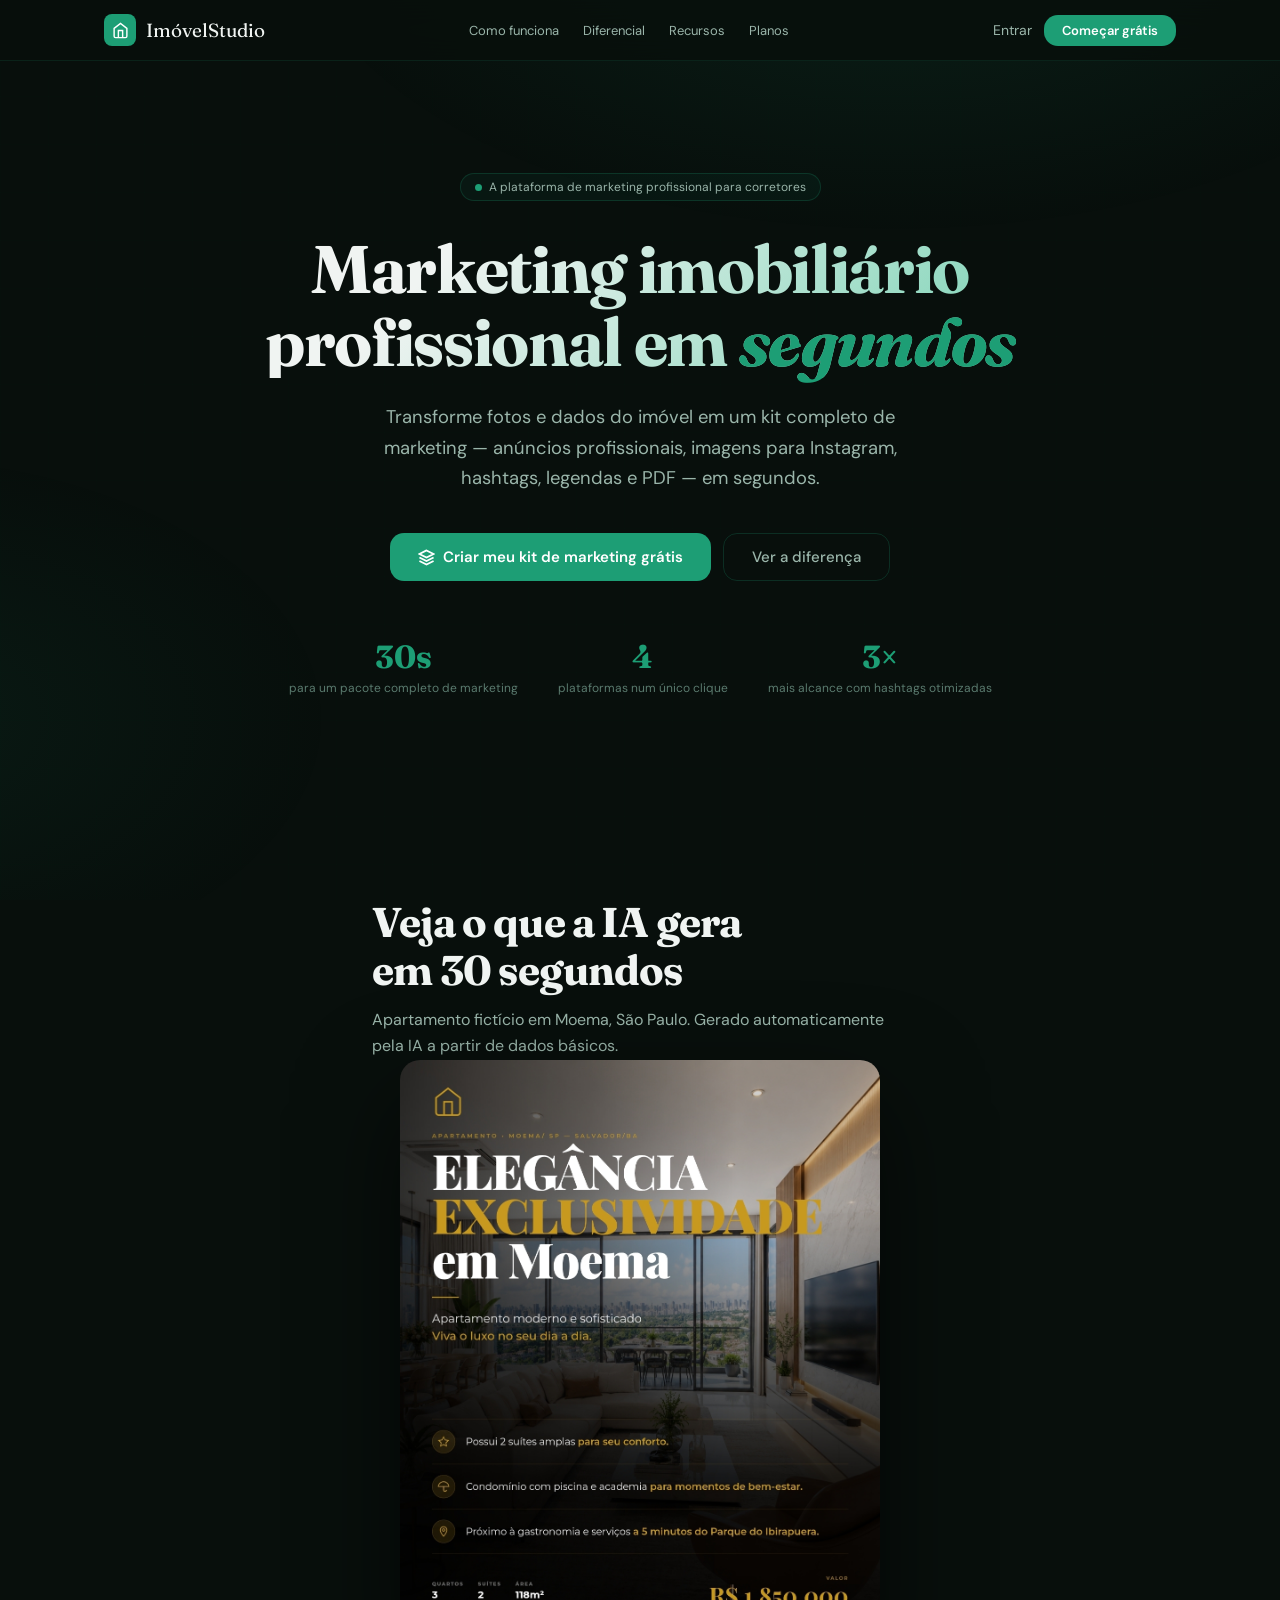
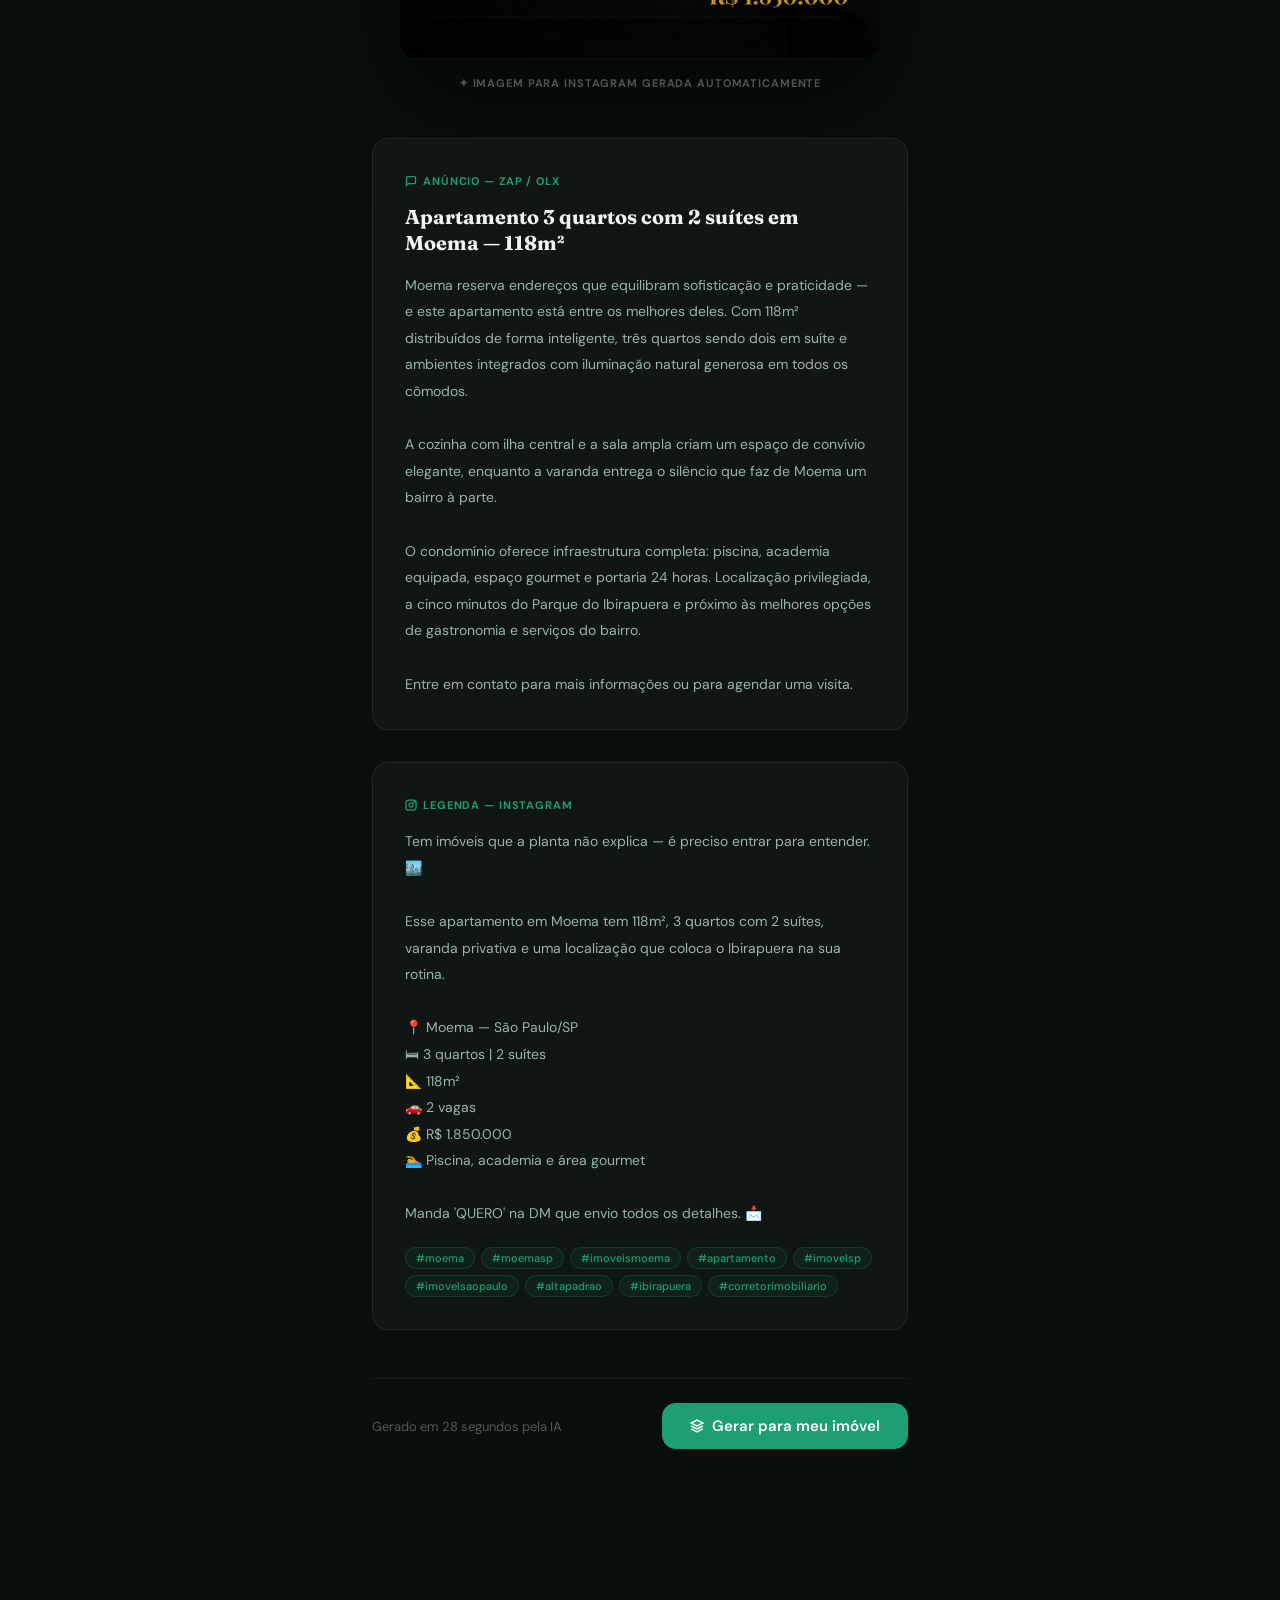
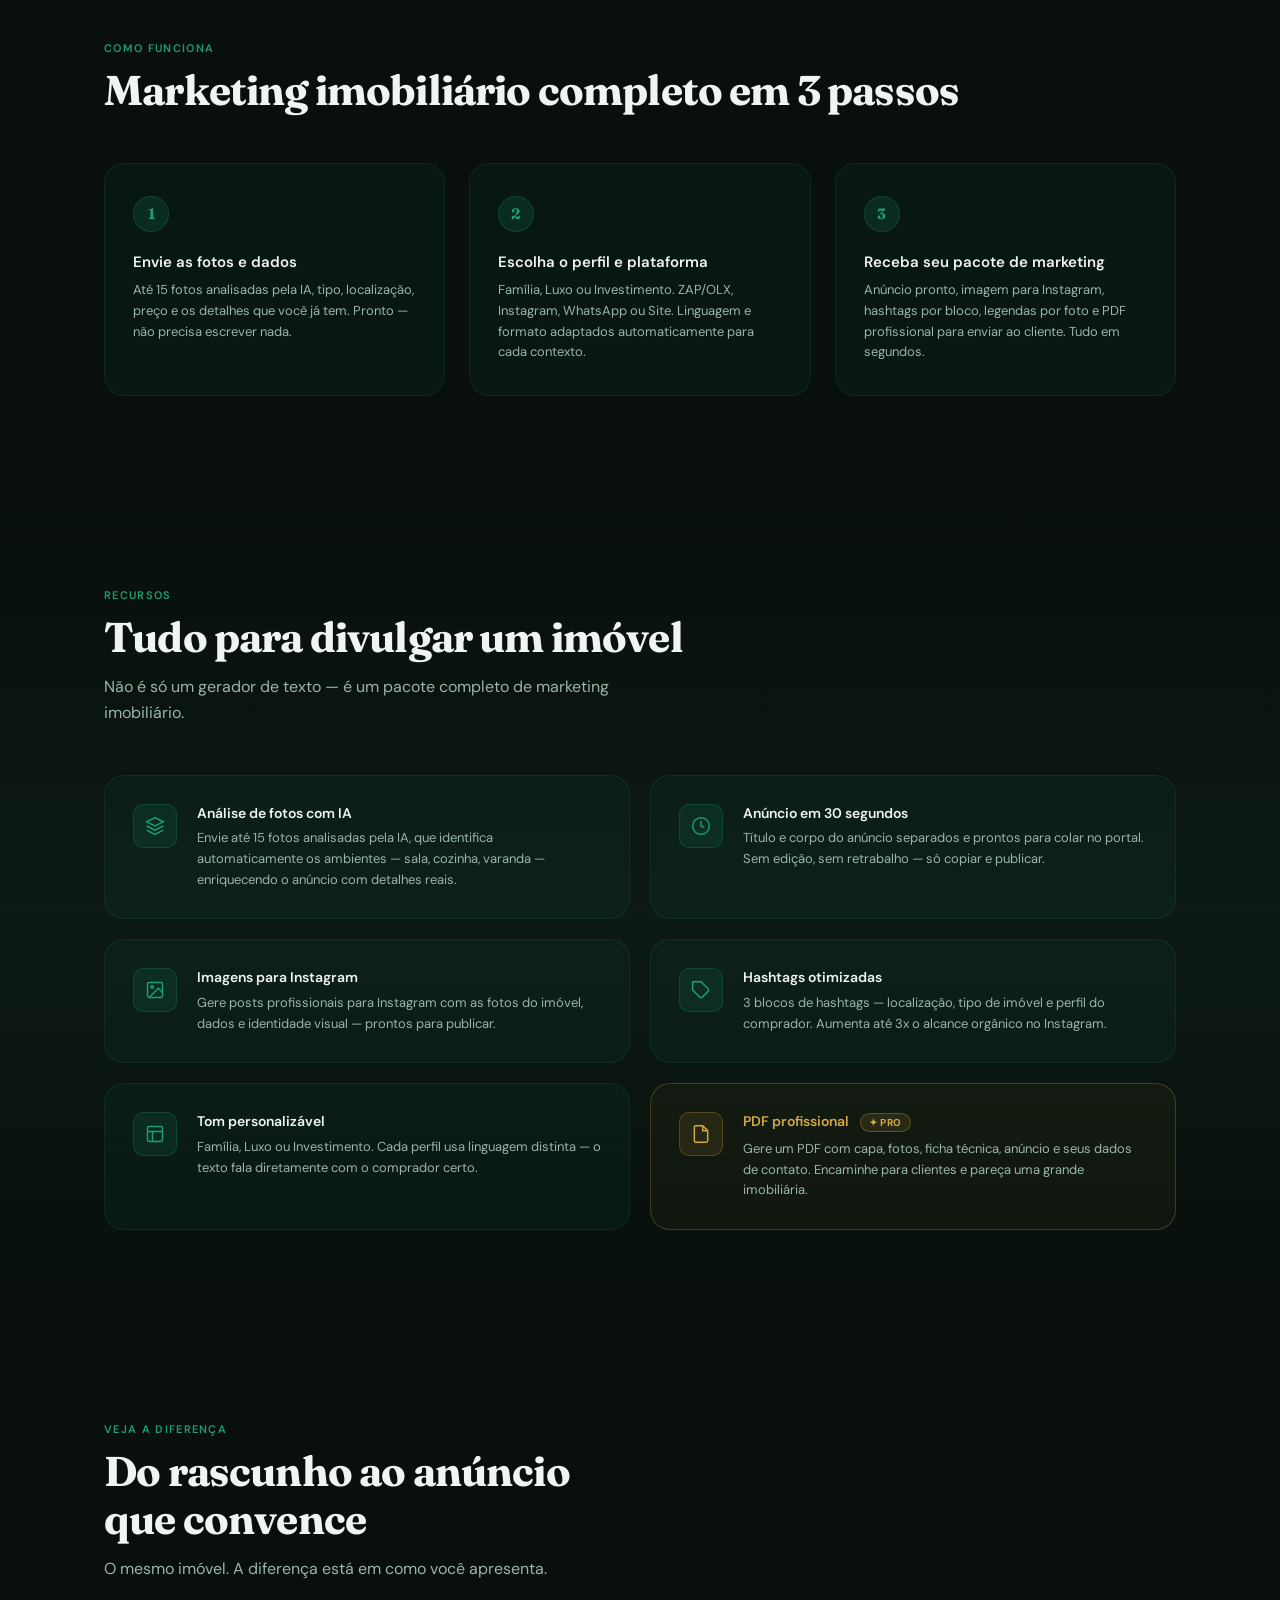
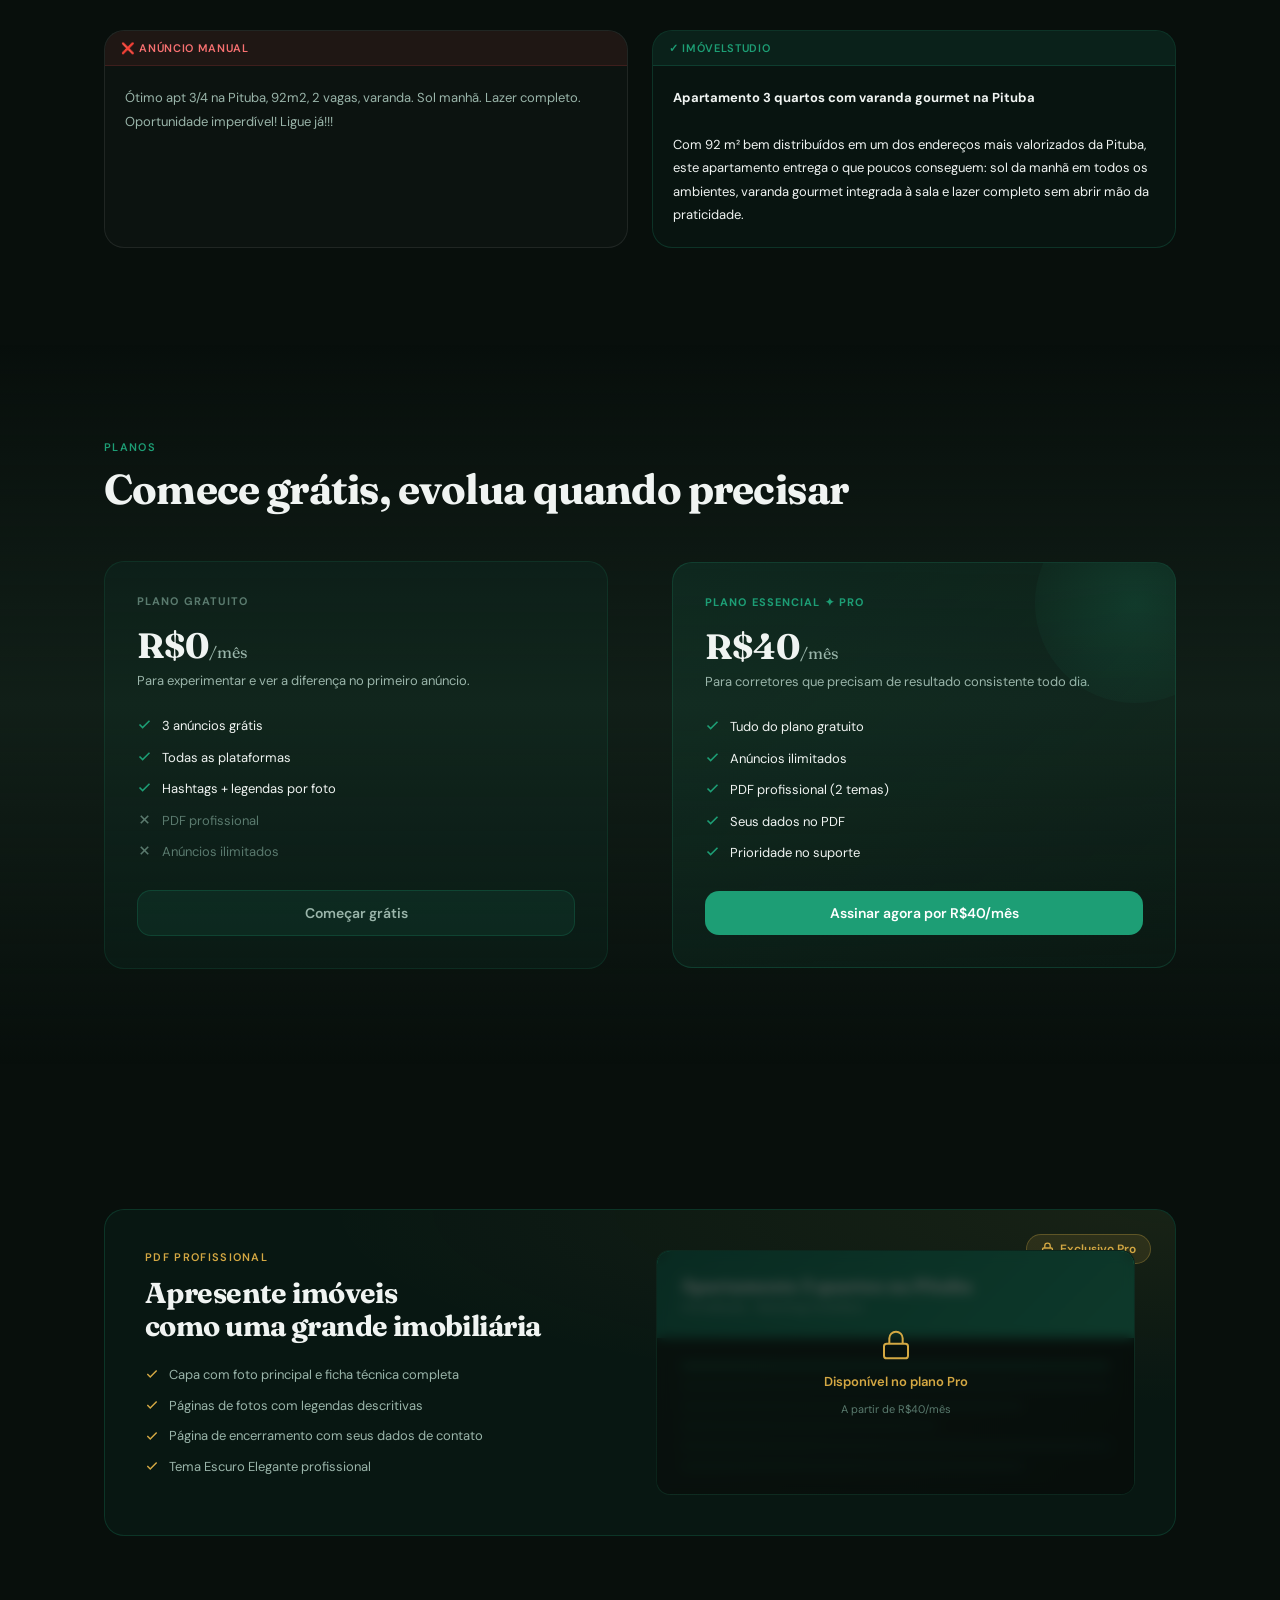
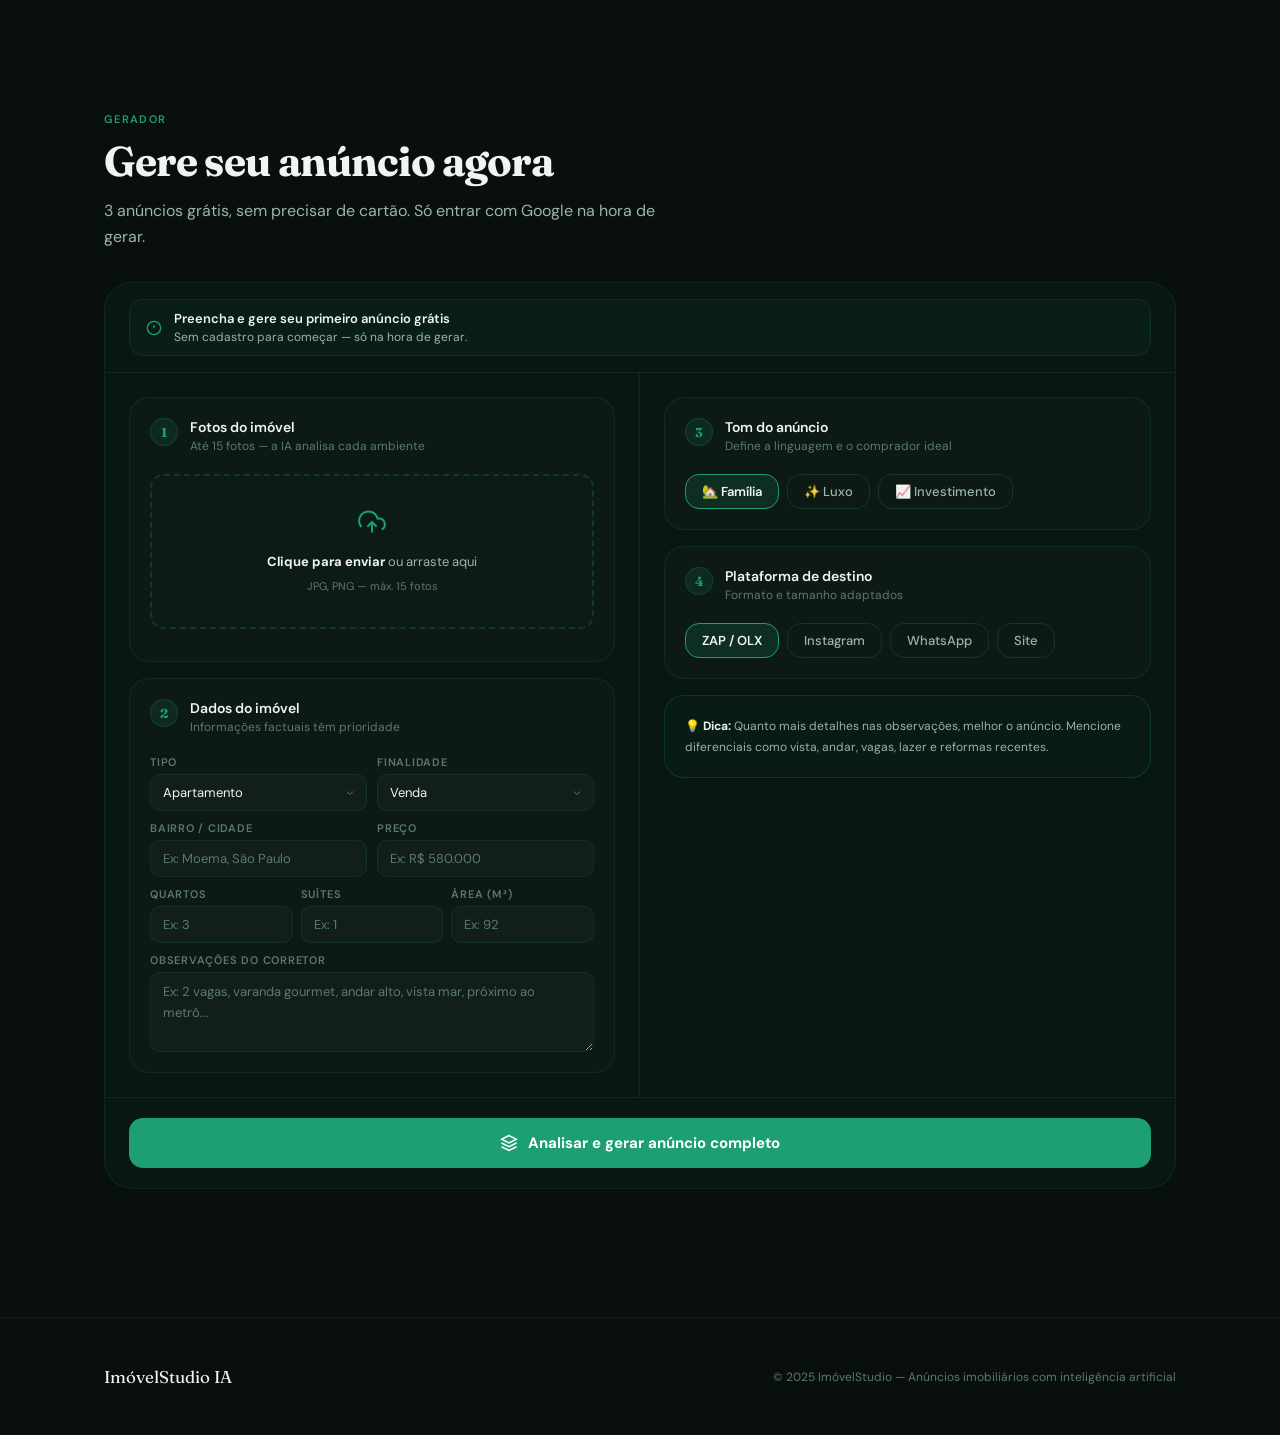
==== index.html @ 169453ec "feat: remove template Editorial Claro das opções" ====
<!DOCTYPE html>
<html lang="pt-BR">
<head>
  <meta charset="UTF-8"/>
  <meta name="viewport" content="width=device-width, initial-scale=1.0"/>
  <title>ImóvelStudio — Assistente de Marketing Imobiliário com IA</title>
  <meta name="description" content="Transforme qualquer imóvel em um pacote completo de marketing em segundos. Anúncios, hashtags, PDF profissional e muito mais para corretores modernos."/>

  <link href="https://fonts.googleapis.com/css2?family=Fraunces:ital,wght@0,400;0,600;0,700;1,400&family=DM+Sans:opsz,wght@9..40,300;9..40,400;9..40,500;9..40,600&family=Playfair+Display:ital,wght@0,400;0,600;0,700;1,400&family=Cormorant+Garamond:ital,wght@0,400;0,500;0,700;1,400;1,500;1,700&family=Montserrat:wght@300;400;500;600;700;800;900&display=swap" rel="stylesheet"/>

  <script src="https://cdn.jsdelivr.net/npm/@supabase/supabase-js@2"></script>
  <script src="https://cdnjs.cloudflare.com/ajax/libs/jspdf/2.5.1/jspdf.umd.min.js"></script>
  <script src="https://cdnjs.cloudflare.com/ajax/libs/html2canvas/1.4.1/html2canvas.min.js"></script>
  <script src="https://cdn.jsdelivr.net/npm/dom-to-image-more@3.4.1/dist/dom-to-image-more.min.js"></script>

  <link rel="stylesheet" href="styles/tokens.css"/>
  <link rel="stylesheet" href="styles/layout.css"/>
  <link rel="stylesheet" href="styles/generator.css"/>
  <link rel="stylesheet" href="styles/pdf/pdf-shared.css"/>
  <link rel="stylesheet" href="styles/pdf/pdf-dark.css"/>
</head>
<body>

<nav class="nav">
  <div class="nav-inner">
    <a href="#top" class="nav-logo">
      <div class="nav-logo-icon">
        <svg viewBox="0 0 24 24"><path d="M3 9l9-7 9 7v11a2 2 0 01-2 2H5a2 2 0 01-2-2z"/><polyline points="9 22 9 12 15 12 15 22"/></svg>
      </div>
      <span class="nav-logo-name">ImóvelStudio</span>
    </a>
    <div class="nav-links">
      <a href="#como-funciona" class="nav-link">Como funciona</a>
      <a href="#diferencial"   class="nav-link">Diferencial</a>
      <a href="#recursos"      class="nav-link">Recursos</a>
      <a href="#planos"        class="nav-link">Planos</a>
    </div>
    <div id="nav-guest" style="display:flex;align-items:center;gap:12px">
      <button class="nav-link" id="btn-login-nav"
        style="background:none;border:none;cursor:pointer;font-family:inherit;font-size:14px;color:var(--text2)">
        Entrar
      </button>
      <a href="#gerador" class="nav-cta">Começar grátis</a>
    </div>
    <div class="nav-user" id="nav-user">
      <div class="credits-pill">
        <div class="cpill-dot" id="cpill-dot"></div>
        <span id="cpill-label">-- créditos</span>
      </div>
      <img class="nav-avatar" id="nav-avatar" src="" alt="Avatar"/>
      <button class="nav-logout" id="btn-logout">Sair</button>
    </div>
  </div>
</nav>

<div id="top"></div>
<section class="hero">
  <div class="hero-badge reveal">
    <span class="badge-pulse"></span>
    A plataforma de marketing profissional para corretores
  </div>
  <h1 class="reveal d1">Marketing imobiliário<br>profissional em <em>segundos</em></h1>
  <p class="hero-sub reveal d2">
    Transforme fotos e dados do imóvel em um kit completo de marketing —
    anúncios profissionais, imagens para Instagram, hashtags, legendas e PDF — em segundos.
  </p>
  <div class="hero-btns reveal d3">
    <a href="#gerador" class="btn-primary">
      <svg viewBox="0 0 24 24" width="17" height="17" fill="none" stroke="#fff" stroke-width="2.5">
        <path d="M12 2L2 7l10 5 10-5-10-5zM2 17l10 5 10-5M2 12l10 5 10-5"/>
      </svg>
      Criar meu kit de marketing grátis
    </a>
    <a href="#diferencial" class="btn-ghost">Ver a diferença</a>
  </div>
  <div class="hero-stats reveal d4">
    <div class="stat"><span class="stat-num">30s</span><span class="stat-label">para um pacote completo de marketing</span></div>
    <div class="stat"><span class="stat-num">4</span><span class="stat-label">plataformas num único clique</span></div>
    <div class="stat"><span class="stat-num">3×</span><span class="stat-label">mais alcance com hashtags otimizadas</span></div>
  </div>
</section>

<section class="exemplo-real" id="exemplo">
  <div class="exemplo-container">
    <span class="section-tag reveal">Exemplo real</span>
    <h2 class="section-title reveal d1">Veja o que a IA gera<br>em 30 segundos</h2>
    <p class="section-sub reveal d2">Apartamento fictício em Moema, São Paulo. Gerado automaticamente pela IA a partir de dados básicos.</p>

    <div class="exemplo-img-wrap reveal d3">
      <img src="images/template-moema.jpg" alt="Template Instagram — Apartamento Moema" class="exemplo-img">
      <p class="exemplo-img-label">✦ Imagem para Instagram gerada automaticamente</p>
    </div>

    <div class="exemplo-anuncios reveal d3">

      <div class="exemplo-bloco">
        <div class="exemplo-plataforma">
          <svg width="12" height="12" viewBox="0 0 24 24" fill="none" stroke="currentColor" stroke-width="2.5"><path d="M21 15a2 2 0 0 1-2 2H7l-4 4V5a2 2 0 0 1 2-2h14a2 2 0 0 1 2 2z"/></svg>
          Anúncio — ZAP / OLX
        </div>
        <div class="exemplo-titulo">Apartamento 3 quartos com 2 suítes em Moema — 118m²</div>
        <div class="exemplo-corpo">
          Moema reserva endereços que equilibram sofisticação e praticidade — e este apartamento está entre os melhores deles. Com 118m² distribuídos de forma inteligente, três quartos sendo dois em suíte e ambientes integrados com iluminação natural generosa em todos os cômodos.<br><br>
          A cozinha com ilha central e a sala ampla criam um espaço de convívio elegante, enquanto a varanda entrega o silêncio que faz de Moema um bairro à parte.<br><br>
          O condomínio oferece infraestrutura completa: piscina, academia equipada, espaço gourmet e portaria 24 horas. Localização privilegiada, a cinco minutos do Parque do Ibirapuera e próximo às melhores opções de gastronomia e serviços do bairro.<br><br>
          Entre em contato para mais informações ou para agendar uma visita.
        </div>
      </div>

      <div class="exemplo-bloco">
        <div class="exemplo-plataforma">
          <svg width="12" height="12" viewBox="0 0 24 24" fill="none" stroke="currentColor" stroke-width="2.5"><rect x="2" y="2" width="20" height="20" rx="5"/><circle cx="12" cy="12" r="4"/><circle cx="17.5" cy="6.5" r="1" fill="currentColor"/></svg>
          Legenda — Instagram
        </div>
        <div class="exemplo-instagram">Tem imóveis que a planta não explica — é preciso entrar para entender. 🏙️

Esse apartamento em Moema tem 118m², 3 quartos com 2 suítes, varanda privativa e uma localização que coloca o Ibirapuera na sua rotina.

📍 Moema — São Paulo/SP
🛏 3 quartos | 2 suítes
📐 118m²
🚗 2 vagas
💰 R$ 1.850.000
🏊 Piscina, academia e área gourmet

Manda 'QUERO' na DM que envio todos os detalhes. 📩</div>
        <div class="exemplo-hashtags">
          <span class="exemplo-hashtag">#moema</span>
          <span class="exemplo-hashtag">#moemasp</span>
          <span class="exemplo-hashtag">#imoveismoema</span>
          <span class="exemplo-hashtag">#apartamento</span>
          <span class="exemplo-hashtag">#imovelsp</span>
          <span class="exemplo-hashtag">#imovelsaopaulo</span>
          <span class="exemplo-hashtag">#altapadrao</span>
          <span class="exemplo-hashtag">#ibirapuera</span>
          <span class="exemplo-hashtag">#corretorimobiliario</span>
        </div>
      </div>

    </div>

    <div class="exemplo-cta">
      <span class="exemplo-cta-text">Gerado em 28 segundos pela IA</span>
      <a href="#gerador" class="btn-primary">
        <svg width="14" height="14" viewBox="0 0 24 24" fill="none" stroke="currentColor" stroke-width="2.5"><path d="M12 2L2 7l10 5 10-5-10-5zM2 17l10 5 10-5M2 12l10 5 10-5"/></svg>
        Gerar para meu imóvel
      </a>
    </div>
  </div>
</section>

<section class="how" id="como-funciona">
  <div class="container">
    <span class="section-tag reveal">Como funciona</span>
    <h2 class="section-title reveal d1">Marketing imobiliário completo em 3 passos</h2>
    <div class="how-grid">
      <div class="how-card reveal d1">
        <div class="how-num">1</div>
        <h3 class="how-title">Envie as fotos e dados</h3>
        <p class="how-desc">Até 15 fotos analisadas pela IA, tipo, localização, preço e os detalhes que você já tem. Pronto — não precisa escrever nada.</p>
      </div>
      <div class="how-card reveal d2">
        <div class="how-num">2</div>
        <h3 class="how-title">Escolha o perfil e plataforma</h3>
        <p class="how-desc">Família, Luxo ou Investimento. ZAP/OLX, Instagram, WhatsApp ou Site. Linguagem e formato adaptados automaticamente para cada contexto.</p>
      </div>
      <div class="how-card reveal d3">
        <div class="how-num">3</div>
        <h3 class="how-title">Receba seu pacote de marketing</h3>
        <p class="how-desc">Anúncio pronto, imagem para Instagram, hashtags por bloco, legendas por foto e PDF profissional para enviar ao cliente. Tudo em segundos.</p>
      </div>
    </div>
  </div>
</section>

<section class="features" id="recursos">
  <div class="container">
    <span class="section-tag reveal">Recursos</span>
    <h2 class="section-title reveal d1">Tudo para divulgar um imóvel</h2>
    <p class="section-sub reveal d2">Não é só um gerador de texto — é um pacote completo de marketing imobiliário.</p>
    <div class="features-grid">
      <div class="feat-card reveal d1">
        <div class="feat-icon"><svg viewBox="0 0 24 24"><path d="M12 2L2 7l10 5 10-5-10-5zM2 17l10 5 10-5M2 12l10 5 10-5"/></svg></div>
        <div><h3 class="feat-title">Análise de fotos com IA</h3><p class="feat-desc">Envie até 15 fotos analisadas pela IA, que identifica automaticamente os ambientes — sala, cozinha, varanda — enriquecendo o anúncio com detalhes reais.</p></div>
      </div>
      <div class="feat-card reveal d2">
        <div class="feat-icon"><svg viewBox="0 0 24 24"><circle cx="12" cy="12" r="10"/><polyline points="12 6 12 12 16 14"/></svg></div>
        <div><h3 class="feat-title">Anúncio em 30 segundos</h3><p class="feat-desc">Título e corpo do anúncio separados e prontos para colar no portal. Sem edição, sem retrabalho — só copiar e publicar.</p></div>
      </div>
      <div class="feat-card reveal d1">
        <div class="feat-icon"><svg viewBox="0 0 24 24"><rect x="3" y="3" width="18" height="18" rx="2"/><circle cx="8.5" cy="8.5" r="1.5"/><polyline points="21 15 16 10 5 21"/></svg></div>
        <div><h3 class="feat-title">Imagens para Instagram</h3><p class="feat-desc">Gere posts profissionais para Instagram com as fotos do imóvel, dados e identidade visual — prontos para publicar.</p></div>
      </div>
      <div class="feat-card reveal d2">
        <div class="feat-icon"><svg viewBox="0 0 24 24"><path d="M20.59 13.41l-7.17 7.17a2 2 0 01-2.83 0L2 12V2h10l8.59 8.59a2 2 0 010 2.82z"/><line x1="7" y1="7" x2="7.01" y2="7"/></svg></div>
        <div><h3 class="feat-title">Hashtags otimizadas</h3><p class="feat-desc">3 blocos de hashtags — localização, tipo de imóvel e perfil do comprador. Aumenta até 3x o alcance orgânico no Instagram.</p></div>
      </div>
      <div class="feat-card reveal d1">
        <div class="feat-icon"><svg viewBox="0 0 24 24"><rect x="3" y="3" width="18" height="18" rx="2"/><path d="M3 9h18M9 21V9"/></svg></div>
        <div><h3 class="feat-title">Tom personalizável</h3><p class="feat-desc">Família, Luxo ou Investimento. Cada perfil usa linguagem distinta — o texto fala diretamente com o comprador certo.</p></div>
      </div>
      <div class="feat-card premium reveal d2">
        <div class="feat-icon"><svg viewBox="0 0 24 24"><path d="M14 2H6a2 2 0 00-2 2v16a2 2 0 002 2h12a2 2 0 002-2V8z"/><polyline points="14 2 14 8 20 8"/></svg></div>
        <div><h3 class="feat-title">PDF profissional <span class="premium-badge">✦ Pro</span></h3><p class="feat-desc">Gere um PDF com capa, fotos, ficha técnica, anúncio e seus dados de contato. Encaminhe para clientes e pareça uma grande imobiliária.</p></div>
      </div>
    </div>
  </div>
</section>

<section class="how" id="diferencial" style="padding:6rem 0">
  <div class="container">
    <span class="section-tag reveal">Veja a diferença</span>
    <h2 class="section-title reveal d1">Do rascunho ao anúncio<br>que convence</h2>
    <p class="section-sub reveal d2" style="margin-bottom:3rem">O mesmo imóvel. A diferença está em como você apresenta.</p>
    <div style="display:grid;grid-template-columns:1fr 1fr;gap:1.5rem" class="reveal d1">
      <div style="background:rgba(255,255,255,0.02);border:1px solid rgba(255,255,255,0.08);border-radius:var(--r2);overflow:hidden">
        <div style="padding:10px 16px;background:rgba(239,68,68,0.08);border-bottom:1px solid rgba(239,68,68,0.15);display:flex;align-items:center;gap:8px">
          <span style="font-size:11px;color:#f87171;font-weight:600;letter-spacing:.06em;text-transform:uppercase">❌ Anúncio manual</span>
        </div>
        <div style="padding:1.25rem;font-size:13px;color:var(--text2);line-height:1.8">
          Ótimo apt 3/4 na Pituba, 92m2, 2 vagas, varanda. Sol manhã. Lazer completo. Oportunidade imperdível! Ligue já!!!
        </div>
      </div>
      <div style="background:rgba(29,158,117,0.04);border:1px solid var(--border2);border-radius:var(--r2);overflow:hidden">
        <div style="padding:10px 16px;background:rgba(29,158,117,0.1);border-bottom:1px solid var(--border2);display:flex;align-items:center;gap:8px">
          <span style="font-size:11px;color:var(--g);font-weight:600;letter-spacing:.06em;text-transform:uppercase">✓ ImóvelStudio</span>
        </div>
        <div style="padding:1.25rem;font-size:13px;color:var(--text);line-height:1.8">
          <strong>Apartamento 3 quartos com varanda gourmet na Pituba</strong><br><br>
          Com 92 m² bem distribuídos em um dos endereços mais valorizados da Pituba, este apartamento entrega o que poucos conseguem: sol da manhã em todos os ambientes, varanda gourmet integrada à sala e lazer completo sem abrir mão da praticidade.
        </div>
      </div>
    </div>
  </div>
</section>

<section class="why" id="planos">
  <div class="container">
    <span class="section-tag reveal">Planos</span>
    <h2 class="section-title reveal d1">Comece grátis, evolua quando precisar</h2>
    <div class="why-grid reveal d2">
      <div class="why-free">
        <div class="plan-label free">Plano Gratuito</div>
        <div class="plan-price">R$0<span>/mês</span></div>
        <p class="plan-desc">Para experimentar e ver a diferença no primeiro anúncio.</p>
        <ul class="plan-list">
          <li class="plan-item has"><svg viewBox="0 0 24 24" fill="none" stroke-width="2.5"><polyline points="20 6 9 17 4 12"/></svg>3 anúncios grátis</li>
          <li class="plan-item has"><svg viewBox="0 0 24 24" fill="none" stroke-width="2.5"><polyline points="20 6 9 17 4 12"/></svg>Todas as plataformas</li>
          <li class="plan-item has"><svg viewBox="0 0 24 24" fill="none" stroke-width="2.5"><polyline points="20 6 9 17 4 12"/></svg>Hashtags + legendas por foto</li>
          <li class="plan-item missing"><svg viewBox="0 0 24 24" fill="none" stroke-width="2.5"><line x1="18" y1="6" x2="6" y2="18"/><line x1="6" y1="6" x2="18" y2="18"/></svg>PDF profissional</li>
          <li class="plan-item missing"><svg viewBox="0 0 24 24" fill="none" stroke-width="2.5"><line x1="18" y1="6" x2="6" y2="18"/><line x1="6" y1="6" x2="18" y2="18"/></svg>Anúncios ilimitados</li>
        </ul>
        <button class="plan-cta free-cta" onclick="document.getElementById('gerador').scrollIntoView({behavior:'smooth'})">Começar grátis</button>
      </div>
      <div class="why-pro">
        <div class="plan-label pro">Plano Essencial ✦ Pro</div>
        <div class="plan-price">R$40<span>/mês</span></div>
        <p class="plan-desc">Para corretores que precisam de resultado consistente todo dia.</p>
        <ul class="plan-list">
          <li class="plan-item has"><svg viewBox="0 0 24 24" fill="none" stroke-width="2.5"><polyline points="20 6 9 17 4 12"/></svg>Tudo do plano gratuito</li>
          <li class="plan-item has"><svg viewBox="0 0 24 24" fill="none" stroke-width="2.5"><polyline points="20 6 9 17 4 12"/></svg>Anúncios ilimitados</li>
          <li class="plan-item has"><svg viewBox="0 0 24 24" fill="none" stroke-width="2.5"><polyline points="20 6 9 17 4 12"/></svg>PDF profissional (2 temas)</li>
          <li class="plan-item has"><svg viewBox="0 0 24 24" fill="none" stroke-width="2.5"><polyline points="20 6 9 17 4 12"/></svg>Seus dados no PDF</li>
          <li class="plan-item has"><svg viewBox="0 0 24 24" fill="none" stroke-width="2.5"><polyline points="20 6 9 17 4 12"/></svg>Prioridade no suporte</li>
        </ul>
        <button class="plan-cta pro-cta" id="btn-assinar-planos">Assinar agora por R$40/mês</button>
      </div>
    </div>
  </div>
</section>

<section class="pdf-preview">
  <div class="container">
    <div class="pdf-mockup reveal">
      <div class="pdf-lock">
        <svg viewBox="0 0 24 24"><rect x="3" y="11" width="18" height="11" rx="2" ry="2"/><path d="M7 11V7a5 5 0 0110 0v4"/></svg>
        Exclusivo Pro
      </div>
      <div class="pdf-inner">
        <div class="pdf-info">
          <span class="section-tag">PDF Profissional</span>
          <h2 class="section-title">Apresente imóveis<br>como uma grande imobiliária</h2>
          <div class="pdf-features">
            <div class="pdf-feat"><svg viewBox="0 0 24 24"><polyline points="20 6 9 17 4 12"/></svg>Capa com foto principal e ficha técnica completa</div>
            <div class="pdf-feat"><svg viewBox="0 0 24 24"><polyline points="20 6 9 17 4 12"/></svg>Páginas de fotos com legendas descritivas</div>
            <div class="pdf-feat"><svg viewBox="0 0 24 24"><polyline points="20 6 9 17 4 12"/></svg>Página de encerramento com seus dados de contato</div>
            <div class="pdf-feat"><svg viewBox="0 0 24 24"><polyline points="20 6 9 17 4 12"/></svg>Tema Escuro Elegante profissional</div>
          </div>
        </div>
        <div class="pdf-visual">
          <div class="pdf-page">
            <div class="pdf-page-header">
              <h3>Apartamento 3 quartos na Pituba</h3>
              <p>ImóvelStudio · Marketing Imobiliário</p>
            </div>
            <div class="pdf-page-body">
              <div class="pdf-line accent"></div>
              <div class="pdf-line full"></div>
              <div class="pdf-line med"></div>
              <div class="pdf-line short"></div>
              <div class="pdf-line full"></div>
              <div class="pdf-line med"></div>
            </div>
          </div>
          <div class="pdf-blur-overlay">
            <svg viewBox="0 0 24 24"><rect x="3" y="11" width="18" height="11" rx="2" ry="2"/><path d="M7 11V7a5 5 0 0110 0v4"/></svg>
            <p>Disponível no plano Pro</p>
            <small>A partir de R$40/mês</small>
          </div>
        </div>
      </div>
    </div>
  </div>
</section>

<section class="generator" id="gerador">
  <div class="container">
    <span class="section-tag reveal">Gerador</span>
    <h2 class="section-title reveal d1">Gere seu anúncio agora</h2>
    <p class="section-sub reveal d2" style="margin-bottom:2rem">3 anúncios grátis, sem precisar de cartão. Só entrar com Google na hora de gerar.</p>

    <div class="gen-wrap reveal d3">
      <div class="gen-top">
        <div id="gen-banner" class="gen-banner free-b">
          <svg viewBox="0 0 24 24"><circle cx="12" cy="12" r="10"/><line x1="12" y1="8" x2="12" y2="12"/><line x1="12" y1="16" x2="12.01" y2="16"/></svg>
          <div class="gen-banner-text">
            <strong id="banner-title">Preencha e gere seu primeiro anúncio grátis</strong>
            <span id="banner-sub">Sem cadastro para começar — só na hora de gerar.</span>
          </div>
          <button class="nav-cta" id="banner-upgrade-btn" style="display:none;white-space:nowrap">Assinar Pro</button>
        </div>
      </div>

      <div class="gen-body">
        <div class="gen-col">
          <div class="gcard">
            <div class="gcard-header">
              <div class="gcard-step">1</div>
              <div><div class="gcard-title">Fotos do imóvel</div><div class="gcard-sub">Até 15 fotos — a IA analisa cada ambiente</div></div>
            </div>
            <div class="upload-zone" id="drop-zone">
              <input type="file" id="foto-input" accept="image/*" multiple/>
              <svg viewBox="0 0 24 24"><polyline points="16 16 12 12 8 16"/><line x1="12" y1="12" x2="12" y2="21"/><path d="M20.39 18.39A5 5 0 0018 9h-1.26A8 8 0 103 16.3"/></svg>
              <p><strong>Clique para enviar</strong> ou arraste aqui</p>
              <small>JPG, PNG — máx. 15 fotos</small>
            </div>
            <div class="thumbs" id="thumbs"></div>
          </div>

          <div class="gcard">
            <div class="gcard-header">
              <div class="gcard-step">2</div>
              <div><div class="gcard-title">Dados do imóvel</div><div class="gcard-sub">Informações factuais têm prioridade</div></div>
            </div>
            <div class="frow c2">
              <div class="field"><label>Tipo</label><select id="tipo"><option>Apartamento</option><option>Casa</option><option>Cobertura</option><option>Sala Comercial</option><option>Terreno</option><option>Galpão</option></select></div>
              <div class="field"><label>Finalidade</label><select id="finalidade"><option>Venda</option><option>Aluguel</option><option>Temporada</option></select></div>
            </div>
            <div class="frow c2">
              <div class="field"><label>Bairro / Cidade</label><input type="text" id="bairro" placeholder="Ex: Moema, São Paulo"/></div>
              <div class="field"><label>Preço</label><input type="text" id="preco" placeholder="Ex: R$ 580.000"/></div>
            </div>
            <div class="frow c3">
              <div class="field"><label>Quartos</label><input type="text" id="quartos" placeholder="Ex: 3"/></div>
              <div class="field"><label>Suítes</label><input type="text" id="suites" placeholder="Ex: 1"/></div>
              <div class="field"><label>Área (m²)</label><input type="text" id="area" placeholder="Ex: 92"/></div>
            </div>
            <div class="frow">
              <div class="field"><label>Observações do corretor</label><textarea id="obs" placeholder="Ex: 2 vagas, varanda gourmet, andar alto, vista mar, próximo ao metrô..."></textarea></div>
            </div>
          </div>
        </div>

        <div class="gen-col">
          <div class="gcard">
            <div class="gcard-header">
              <div class="gcard-step">3</div>
              <div><div class="gcard-title">Tom do anúncio</div><div class="gcard-sub">Define a linguagem e o comprador ideal</div></div>
            </div>
            <div class="btn-group" id="tom-group">
              <button class="tog-btn active" data-tom="Família">🏡 Família</button>
              <button class="tog-btn luxo"   data-tom="Luxo">✨ Luxo</button>
              <button class="tog-btn invest" data-tom="Investimento">📈 Investimento</button>
            </div>
          </div>

          <div class="gcard">
            <div class="gcard-header">
              <div class="gcard-step">4</div>
              <div><div class="gcard-title">Plataforma de destino</div><div class="gcard-sub">Formato e tamanho adaptados</div></div>
            </div>
            <div class="btn-group" id="plataforma-group">
              <button class="tog-btn active" data-p="ZAP/OLX">ZAP / OLX</button>
              <button class="tog-btn"        data-p="Instagram">Instagram</button>
              <button class="tog-btn"        data-p="WhatsApp">WhatsApp</button>
              <button class="tog-btn"        data-p="Site">Site</button>
            </div>
          </div>

          <div class="gcard" style="background:rgba(29,158,117,0.04);border-color:var(--border2)">
            <p style="font-size:12px;color:var(--text2);line-height:1.7">
              💡 <strong style="color:var(--text)">Dica:</strong> Quanto mais detalhes nas observações, melhor o anúncio.
              Mencione diferenciais como vista, andar, vagas, lazer e reformas recentes.
            </p>
          </div>
        </div>
      </div>

      <div class="gen-btn-wrap">
        <button class="gen-btn" id="gen-btn">
          <svg viewBox="0 0 24 24"><path d="M12 2L2 7l10 5 10-5-10-5zM2 17l10 5 10-5M2 12l10 5 10-5"/></svg>
          Analisar e gerar anúncio completo
        </button>
      </div>

      <div class="corretor-section" id="corretor-section">
        <div class="corretor-title">
          <svg viewBox="0 0 24 24"><rect x="3" y="11" width="18" height="11" rx="2" ry="2"/><path d="M7 11V7a5 5 0 0110 0v4"/></svg>
          Seus dados para o PDF
        </div>
        <div class="corretor-grid">
          <div class="field"><label>Nome do Corretor</label><input type="text" id="corr-nome" placeholder="Ex: João Silva"/></div>
          <div class="field"><label>Telefone / WhatsApp</label><input type="text" id="corr-tel" placeholder="Ex: (71) 99999-9999"/></div>
          <div class="field"><label>CRECI</label><input type="text" id="corr-creci" placeholder="Ex: 12345-F"/></div>
        </div>
      </div>

      <div class="results-section" id="results-section" style="display:none">
        <div class="res-card titulo-card" id="titulo-card" style="display:none">
          <div class="res-header titulo-header">
            <span class="res-label" style="color:var(--g)">Anúncio gerado</span>
            <button class="copy-btn" id="btn-copiar-tudo">
              <svg width="12" height="12" fill="none" stroke="currentColor" stroke-width="2" viewBox="0 0 24 24"><rect x="9" y="9" width="13" height="13" rx="2"/><path d="M5 15H4a2 2 0 01-2-2V4a2 2 0 012-2h9a2 2 0 012 2v1"/></svg>
              Copiar tudo
            </button>
          </div>
          <div id="titulo-body" class="titulo-body"></div>
          <div style="height:1px;background:var(--border);margin:0 1.25rem"></div>
          <div id="result-body" class="res-body"></div>
        </div>

        <div class="score-card" id="score-card" style="display:none">
          <div class="score-head">
            <span class="res-label">💡 Informações que podem melhorar seu anúncio</span>
          </div>
          <div id="sugestoes-body"></div>
        </div>

        <div class="res-card" id="hash-card" style="display:none">
          <div class="res-header">
            <span class="res-label">Hashtags otimizadas</span>
            <button class="copy-btn" id="btn-copiar-hashtags">
              <svg width="12" height="12" fill="none" stroke="currentColor" stroke-width="2" viewBox="0 0 24 24"><rect x="9" y="9" width="13" height="13" rx="2"/><path d="M5 15H4a2 2 0 01-2-2V4a2 2 0 012-2h9a2 2 0 012 2v1"/></svg>
              Copiar todas
            </button>
          </div>
          <div class="hash-body-inner" id="hash-body"></div>
        </div>

        <div class="res-card" id="captions-card" style="display:none">
          <div class="res-header"><span class="res-label">Legendas por foto</span></div>
          <div class="cap-list" id="cap-list"></div>
        </div>

        <div id="capa-selector" style="display:none">
          <div style="font-size:11px;font-weight:600;letter-spacing:.07em;text-transform:uppercase;color:var(--gold);margin-bottom:8px;display:flex;align-items:center;gap:6px">
            <svg width="13" height="13" viewBox="0 0 24 24" fill="none" stroke="var(--gold)" stroke-width="2.5"><rect x="3" y="3" width="18" height="18" rx="2"/><circle cx="8.5" cy="8.5" r="1.5"/><polyline points="21 15 16 10 5 21"/></svg>
            Escolha a foto de capa do PDF
          </div>
          <div id="capa-thumbs" style="display:flex;gap:8px;flex-wrap:wrap"></div>
        </div>

        <div id="pdf-wrap" style="display:none">
          <div style="border-top:1px solid var(--border);padding-top:20px;margin-top:4px">
            <div style="font-size:12px;color:var(--text3);margin-bottom:12px;display:flex;align-items:center;gap:6px">
              <svg viewBox="0 0 24 24" width="13" height="13" fill="none" stroke="currentColor" stroke-width="2"><path d="M14 2H6a2 2 0 00-2 2v16a2 2 0 002 2h12a2 2 0 002-2V8z"/><polyline points="14 2 14 8 20 8"/></svg>
              Opcional — gere o PDF profissional se precisar apresentar este imóvel
            </div>
            <div style="margin-bottom:14px">
              <div style="font-size:11px;font-weight:600;color:var(--text3);letter-spacing:.08em;text-transform:uppercase;margin-bottom:8px">Estilo do PDF</div>
              <div style="display:flex;gap:8px">
                <button id="tema-escuro" data-tema="escuro" class="tema-btn tema-ativo">🌑 Escuro Elegante</button>
              </div>
            </div>
            <button class="pdf-gen-btn" id="pdf-btn">
              <svg viewBox="0 0 24 24"><path d="M14 2H6a2 2 0 00-2 2v16a2 2 0 002 2h12a2 2 0 002-2V8z"/><polyline points="14 2 14 8 20 8"/><line x1="16" y1="13" x2="8" y2="13"/></svg>
              Gerar PDF profissional
              <div class="pdf-lock-overlay" id="pdf-lock">
                <svg viewBox="0 0 24 24"><rect x="3" y="11" width="18" height="11" rx="2" ry="2"/><path d="M7 11V7a5 5 0 0110 0v4"/></svg>
                <span>Exclusivo Pro — Assinar para desbloquear</span>
              </div>
            </button>
          </div>
        </div>

        <div class="res-card" id="image-card" style="display:none">
          <div class="res-header">
            <span class="res-label">🖼 Imagem para Instagram</span>
          </div>
          <div id="image-body" style="padding:1.25rem">

            <!-- Seletor de template -->
            <div style="margin-bottom:1rem">
              <p style="font-size:11px;font-weight:700;text-transform:uppercase;letter-spacing:0.08em;color:var(--text3);margin-bottom:0.75rem">Escolha o template</p>
              <div style="display:flex;gap:8px;flex-wrap:wrap">
                <button class="template-btn tog-btn active" data-template="1" onclick="selecionarTemplate(1)">Navy & Dourado</button>
                <button class="template-btn tog-btn" data-template="2" onclick="selecionarTemplate(2)">Foto & Gradiente</button>
                <button class="template-btn tog-btn" data-template="4" onclick="selecionarTemplate(4)">Dark Premium</button>
              </div>
            </div>

            <!-- Botão gerar -->
            <button id="image-gen-btn" class="pdf-gen-btn">
              Gerar imagem para Instagram
            </button>

            <!-- Preview do template — oculto até gerar -->
            <div id="image-preview-wrap" style="display:none;margin-top:1.25rem">

              <!-- iframe do template -->
              <iframe id="image-frame"
                style="width:100%;border:none;border-radius:8px;aspect-ratio:4/5"
                scrolling="no"></iframe>

              <!-- Seletor de fotos -->
              <div id="image-foto-selector"
                style="display:flex;gap:8px;flex-wrap:wrap;margin-top:1rem"></div>

              <!-- Botão download -->
              <button id="image-download-btn" class="pdf-gen-btn"
                style="margin-top:1rem">
                Abrir template para salvar
              </button>

            </div>
          </div>
        </div>
      </div>
    </div>
  </div>
</section>

<footer class="footer">
  <div class="footer-inner">
    <span class="footer-logo">ImóvelStudio IA</span>
    <span class="footer-copy">© 2025 ImóvelStudio — Anúncios imobiliários com inteligência artificial</span>
  </div>
</footer>

<div id="signup-modal" class="modal-overlay" style="display:none">
  <div class="modal">
    <div class="modal-icon">
      <svg viewBox="0 0 24 24"><path d="M3 9l9-7 9 7v11a2 2 0 01-2 2H5a2 2 0 01-2-2z"/><polyline points="9 22 9 12 15 12 15 22"/></svg>
    </div>
    <h2>Seu anúncio está pronto!</h2>
    <p>Entre com sua conta Google para receber o resultado — é grátis e leva 5 segundos.</p>
    <div class="modal-list">
      <div class="modal-list-item"><svg viewBox="0 0 24 24"><polyline points="20 6 9 17 4 12"/></svg>Título + corpo separados para copiar</div>
      <div class="modal-list-item"><svg viewBox="0 0 24 24"><polyline points="20 6 9 17 4 12"/></svg>Imagem profissional para Instagram</div>
      <div class="modal-list-item"><svg viewBox="0 0 24 24"><polyline points="20 6 9 17 4 12"/></svg>Hashtags por bloco (local, tipo, perfil)</div>
      <div class="modal-list-item"><svg viewBox="0 0 24 24"><polyline points="20 6 9 17 4 12"/></svg>Legendas individuais para cada foto</div>
    </div>
    <button class="google-btn" id="btn-login-google">
      <img src="https://www.gstatic.com/firebasejs/ui/2.0.0/images/auth/google.svg" alt="Google"/>
      Entrar com Google e ver meu anúncio
    </button>
    <p class="auth-note">Dados preenchidos mantidos. Sem spam, sem cartão.</p>
  </div>
</div>

<div id="paywall-modal" class="modal-overlay" style="display:none">
  <div class="modal">
    <div class="modal-icon" style="background:rgba(212,168,67,0.1);border-color:rgba(212,168,67,0.3)">
      <svg viewBox="0 0 24 24" style="stroke:var(--gold)">
        <polygon points="12 2 15.09 8.26 22 9.27 17 14.14 18.18 21.02 12 17.77 5.82 21.02 7 14.14 2 9.27 8.91 8.26 12 2"/>
      </svg>
    </div>
    <h2>Assine o plano Essencial</h2>
    <p>Anúncios ilimitados + PDF profissional para fechar mais negócios.</p>
    <div class="paywall-price">R$40<span>/mês</span></div>
    <div class="paywall-list">
      <div class="paywall-item"><svg viewBox="0 0 24 24"><polyline points="20 6 9 17 4 12"/></svg>Tudo do plano gratuito</div>
      <div class="paywall-item"><svg viewBox="0 0 24 24"><polyline points="20 6 9 17 4 12"/></svg>Anúncios ilimitados</div>
      <div class="paywall-item"><svg viewBox="0 0 24 24"><polyline points="20 6 9 17 4 12"/></svg>PDF profissional com capa, fotos e seus dados</div>
      <div class="paywall-item"><svg viewBox="0 0 24 24"><polyline points="20 6 9 17 4 12"/></svg>Prioridade no suporte</div>
      <div class="paywall-item"><svg viewBox="0 0 24 24"><polyline points="20 6 9 17 4 12"/></svg>Cancele quando quiser</div>
    </div>
    <button class="modal-cta" id="btn-assinar-paywall">Quero assinar agora</button>
    <button class="modal-close-btn" id="btn-fechar-paywall">Agora não</button>
  </div>
</div>

<div id="pdf-template"></div>

<script type="module" src="scripts/main.js"></script>

</body>
</html>
---- styles/tokens.css ----
/**
 * MÓDULO: Design Tokens — ImóvelStudio
 * RESPONSABILIDADE: Variáveis CSS globais, reset, tipografia base e texturas de fundo
 * DEPENDÊNCIAS: Nenhuma (arquivo raiz do sistema de design)
 * IMPACTO: Alterações aqui afetam TODO o sistema visualmente
 */

/* ── RESET ────────────────────────────────────────────── */
*, *::before, *::after {
  box-sizing: border-box;
  margin: 0;
  padding: 0;
}

/* ── CUSTOM PROPERTIES ────────────────────────────────── */
:root {
  --g:        #1D9E75;
  --g2:       #0F6E56;
  --g3:       #15785A;
  --glow:     rgba(29, 158, 117, 0.18);
  --g-light:  #E1F5EE;
  --g-mid:    #5DCAA5;

  --bg:   #080f0c;
  --bg2:  #0d1a14;
  --bg3:  #111f18;

  --surface:  rgba(29, 158, 117, 0.06);
  --surface2: rgba(29, 158, 117, 0.10);

  --border:  rgba(29, 158, 117, 0.14);
  --border2: rgba(29, 158, 117, 0.22);

  --text:  #f0f4f2;
  --text2: #9ab5aa;
  --text3: #5a7a6e;

  --gold:       #d4a843;
  --gold-light: #fdf3e3;

  --r:  14px;
  --r2: 20px;
  --r3: 28px;

  --shadow: 0 4px 24px rgba(0, 0, 0, 0.4);
}

/* ── BASE HTML/BODY ───────────────────────────────────── */
html {
  scroll-behavior: smooth;
  font-size: 16px;
}

body {
  font-family: 'DM Sans', sans-serif;
  background: var(--bg);
  color: var(--text);
  min-height: 100vh;
  overflow-x: hidden;
}

/* ── TEXTURA DE FUNDO ─────────────────────────────────── */
body::before {
  content: '';
  position: fixed;
  inset: 0;
  z-index: 0;
  background:
    radial-gradient(ellipse 80% 60% at 70% -10%, rgba(29, 158, 117, 0.12) 0%, transparent 60%),
    radial-gradient(ellipse 60% 50% at -10% 80%,  rgba(29, 158, 117, 0.08) 0%, transparent 60%);
  pointer-events: none;
}

body::after {
  content: '';
  position: fixed;
  inset: 0;
  z-index: 0;
  opacity: 0.025;
  background-image:
    linear-gradient(rgba(29, 158, 117, 0.5) 1px, transparent 1px),
    linear-gradient(90deg, rgba(29, 158, 117, 0.5) 1px, transparent 1px);
  background-size: 48px 48px;
  pointer-events: none;
}

/* ── SCROLL ANIMATIONS ────────────────────────────────── */
.reveal {
  opacity: 0;
  transform: translateY(28px);
  transition: opacity 0.6s ease, transform 0.6s ease;
}
.reveal.in { opacity: 1; transform: translateY(0); }

.reveal-l {
  opacity: 0;
  transform: translateX(-28px);
  transition: opacity 0.6s ease, transform 0.6s ease;
}
.reveal-l.in { opacity: 1; transform: translateX(0); }

.reveal-r {
  opacity: 0;
  transform: translateX(28px);
  transition: opacity 0.6s ease, transform 0.6s ease;
}
.reveal-r.in { opacity: 1; transform: translateX(0); }

.d1 { transition-delay: 0.1s; }
.d2 { transition-delay: 0.2s; }
.d3 { transition-delay: 0.3s; }
.d4 { transition-delay: 0.4s; }

/* ── ANIMAÇÕES GLOBAIS ────────────────────────────────── */
@keyframes pulse {
  0%, 100% { opacity: 1;  box-shadow: 0 0 0 0 var(--glow); }
  50%       { opacity: 0.7; box-shadow: 0 0 0 6px transparent; }
}

@keyframes blink {
  0%, 100% { opacity: 0.2; }
  50%       { opacity: 1; }
}

/* ── LAYOUT BASE ──────────────────────────────────────── */
section {
  position: relative;
  z-index: 1;
}

.container {
  max-width: 1120px;
  margin: 0 auto;
  padding: 0 1.5rem;
}

/* ── TIPOGRAFIA DE SEÇÃO ──────────────────────────────── */
.section-tag {
  font-size: 11px;
  font-weight: 600;
  letter-spacing: 0.12em;
  text-transform: uppercase;
  color: var(--g);
  margin-bottom: 0.75rem;
  display: block;
}

.section-title {
  font-family: 'Fraunces', serif;
  font-size: clamp(1.8rem, 4vw, 2.6rem);
  font-weight: 700;
  line-height: 1.15;
  letter-spacing: -0.02em;
  color: var(--text);
  margin-bottom: 0.75rem;
}

.section-sub {
  font-size: 1rem;
  color: var(--text2);
  line-height: 1.65;
  max-width: 560px;
}

/* ── BOTÕES GLOBAIS ───────────────────────────────────── */
.btn-primary {
  padding: 13px 28px;
  border-radius: var(--r);
  background: var(--g);
  color: #fff;
  font-size: 15px;
  font-weight: 600;
  font-family: 'DM Sans', sans-serif;
  border: none;
  cursor: pointer;
  text-decoration: none;
  transition: all 0.2s;
  display: inline-flex;
  align-items: center;
  gap: 8px;
}
.btn-primary:hover {
  background: var(--g2);
  transform: translateY(-2px);
  box-shadow: 0 8px 24px var(--glow);
}

.btn-ghost {
  padding: 13px 28px;
  border-radius: var(--r);
  background: transparent;
  color: var(--text2);
  font-size: 15px;
  font-weight: 500;
  font-family: 'DM Sans', sans-serif;
  border: 1px solid var(--border2);
  cursor: pointer;
  text-decoration: none;
  transition: all 0.2s;
  display: inline-flex;
  align-items: center;
  gap: 8px;
}
.btn-ghost:hover {
  border-color: var(--g-mid);
  color: var(--text);
}

/* ── LOADING DOTS ─────────────────────────────────────── */
.loading-row {
  display: flex;
  align-items: center;
  gap: 10px;
  padding: 1.25rem;
  color: var(--text2);
  font-size: 13px;
}
.dots { display: flex; gap: 4px; }
.dot {
  width: 5px;
  height: 5px;
  border-radius: 50%;
  background: var(--g);
  animation: blink 1.2s ease-in-out infinite;
}
.dot:nth-child(2) { animation-delay: 0.2s; }
.dot:nth-child(3) { animation-delay: 0.4s; }

/* ── PDF TEMPLATE (OFFSCREEN) ─────────────────────────── */
#pdf-template {
  position: fixed;
  left: -9999px;
  top: 0;
  z-index: -1;
  pointer-events: none;
}
---- styles/layout.css ----
/**
 * MÓDULO: Layout — Landing Page
 * RESPONSABILIDADE: Estilos da landing page pública (marketing)
 * DEPENDÊNCIAS: tokens.css (variáveis CSS)
 */

/* ══ NAV ══════════════════════════════════════════════ */
.nav {
  position: sticky; top: 0; z-index: 200;
  background: rgba(8, 15, 12, 0.82);
  backdrop-filter: blur(20px);
  border-bottom: 1px solid var(--border);
}
.nav-inner {
  max-width: 1120px; margin: 0 auto; padding: 0 1.5rem;
  height: 60px; display: flex; align-items: center; justify-content: space-between;
}
.nav-logo { display: flex; align-items: center; gap: 10px; text-decoration: none; }
.nav-logo-icon {
  width: 32px; height: 32px; border-radius: 8px; background: var(--g);
  display: flex; align-items: center; justify-content: center;
}
.nav-logo-icon svg { width: 17px; height: 17px; stroke: #fff; fill: none; stroke-width: 2; }
.nav-logo-name { font-family: 'Fraunces', serif; font-size: 19px; color: var(--text); }
.nav-links { display: flex; align-items: center; gap: 1.5rem; }
.nav-link { font-size: 13px; color: var(--text2); text-decoration: none; transition: color 0.2s; }
.nav-link:hover { color: var(--text); }
.nav-cta {
  padding: 7px 18px; border-radius: var(--r); background: var(--g);
  color: #fff; font-size: 13px; font-weight: 600; text-decoration: none;
  transition: background 0.2s; cursor: pointer; border: none; font-family: 'DM Sans', sans-serif;
}
.nav-cta:hover { background: var(--g2); }
.nav-user { display: none; align-items: center; gap: 10px; }
.credits-pill {
  display: flex; align-items: center; gap: 6px; padding: 5px 12px;
  border-radius: 20px; border: 1px solid var(--border); font-size: 12px; background: var(--surface);
}
.cpill-dot { width: 7px; height: 7px; border-radius: 50%; background: var(--g); }
.cpill-dot.low   { background: #f59e0b; }
.cpill-dot.empty { background: #ef4444; }
.nav-avatar { width: 30px; height: 30px; border-radius: 50%; object-fit: cover; border: 1.5px solid var(--border2); }
.nav-logout {
  font-size: 12px; color: var(--text3); background: none; border: none;
  cursor: pointer; padding: 4px 8px; border-radius: 6px; transition: color 0.2s; font-family: 'DM Sans', sans-serif;
}
.nav-logout:hover { color: var(--text2); }

/* ══ HERO ═════════════════════════════════════════════ */
.hero {
  position: relative; z-index: 1;
  max-width: 1120px; margin: 0 auto; padding: 7rem 1.5rem 5rem; text-align: center;
}
.hero-badge {
  display: inline-flex; align-items: center; gap: 7px; padding: 5px 14px;
  border-radius: 40px; border: 1px solid var(--border2); background: var(--surface);
  font-size: 12px; color: var(--text2); margin-bottom: 2rem;
}
.badge-pulse { width: 7px; height: 7px; border-radius: 50%; background: var(--g); animation: pulse 2s infinite; }
.hero h1 {
  font-family: 'Fraunces', serif; font-size: clamp(2.6rem, 6vw, 4.2rem);
  font-weight: 700; line-height: 1.08; letter-spacing: -0.02em; margin-bottom: 1.5rem;
  background: linear-gradient(135deg, #f0f4f2 30%, var(--g-mid));
  -webkit-background-clip: text; -webkit-text-fill-color: transparent; background-clip: text;
}
.hero h1 em { font-style: italic; -webkit-text-fill-color: var(--g); }
.hero-sub { font-size: 1.15rem; color: var(--text2); line-height: 1.65; max-width: 540px; margin: 0 auto 2.5rem; }
.hero-btns { display: flex; gap: 12px; justify-content: center; flex-wrap: wrap; }
.hero-stats { display: flex; gap: 2.5rem; justify-content: center; margin-top: 3.5rem; flex-wrap: wrap; }
.stat { text-align: center; }
.stat-num { font-family: 'Fraunces', serif; font-size: 2rem; font-weight: 700; color: var(--g); display: block; }
.stat-label { font-size: 12px; color: var(--text3); margin-top: 2px; }

/* ══ HOW IT WORKS ══════════════════════════════════════ */
.how { padding: 6rem 0; }
.how-grid { display: grid; grid-template-columns: repeat(3, 1fr); gap: 1.5rem; margin-top: 3rem; }
.how-card {
  background: var(--surface); border: 1px solid var(--border); border-radius: var(--r2);
  padding: 2rem 1.75rem; transition: all 0.3s; position: relative; overflow: hidden;
}
.how-card::before {
  content: ''; position: absolute; inset: 0; border-radius: var(--r2);
  background: radial-gradient(ellipse 80% 60% at 50% -20%, var(--glow), transparent);
  opacity: 0; transition: opacity 0.3s;
}
.how-card:hover::before { opacity: 1; }
.how-card:hover { border-color: var(--border2); transform: translateY(-4px); }
.how-num {
  width: 36px; height: 36px; border-radius: 50%; background: rgba(29,158,117,0.15);
  border: 1px solid var(--border2); display: flex; align-items: center; justify-content: center;
  font-family: 'Fraunces', serif; font-size: 15px; font-weight: 700; color: var(--g); margin-bottom: 1.25rem;
}
.how-title { font-size: 15px; font-weight: 600; color: var(--text); margin-bottom: 0.5rem; }
.how-desc { font-size: 13px; color: var(--text2); line-height: 1.6; }

/* ══ FEATURES ══════════════════════════════════════════ */
.features { padding: 6rem 0; background: linear-gradient(180deg, transparent, var(--bg2), transparent); }
.features-grid { display: grid; grid-template-columns: repeat(2, 1fr); gap: 1.25rem; margin-top: 3rem; }
.feat-card {
  background: var(--surface); border: 1px solid var(--border); border-radius: var(--r2);
  padding: 1.75rem; display: flex; gap: 1.25rem; transition: all 0.3s;
}
.feat-card:hover { border-color: var(--border2); background: var(--surface2); }
.feat-icon {
  width: 44px; height: 44px; border-radius: 10px; background: rgba(29,158,117,0.12);
  border: 1px solid var(--border2); display: flex; align-items: center; justify-content: center; flex-shrink: 0;
}
.feat-icon svg { width: 20px; height: 20px; stroke: var(--g); fill: none; stroke-width: 1.75; }
.feat-title { font-size: 14px; font-weight: 600; color: var(--text); margin-bottom: 0.4rem; }
.feat-desc { font-size: 13px; color: var(--text2); line-height: 1.6; }
.feat-card.premium { border-color: rgba(212,168,67,0.25); background: rgba(212,168,67,0.04); }
.feat-card.premium .feat-icon { background: rgba(212,168,67,0.1); border-color: rgba(212,168,67,0.25); }
.feat-card.premium .feat-icon svg { stroke: var(--gold); }
.feat-card.premium .feat-title { color: var(--gold); }
.premium-badge {
  display: inline-flex; align-items: center; gap: 4px; padding: 2px 8px;
  border-radius: 20px; background: rgba(212,168,67,0.12); border: 1px solid rgba(212,168,67,0.3);
  font-size: 10px; font-weight: 700; color: var(--gold); text-transform: uppercase;
  letter-spacing: 0.06em; margin-left: 8px; vertical-align: middle;
}

/* ══ PREVIEW ═══════════════════════════════════════════ */
.preview { padding: 6rem 0; }
.preview-grid { display: grid; grid-template-columns: repeat(3, 1fr); gap: 1.25rem; margin-top: 3rem; }
.preview-card {
  background: var(--surface); border: 1px solid var(--border); border-radius: var(--r2);
  overflow: hidden; transition: all 0.3s;
}
.preview-card:hover { border-color: var(--border2); transform: translateY(-3px); }
.preview-header {
  padding: 12px 16px; background: var(--surface2); border-bottom: 1px solid var(--border);
  display: flex; align-items: center; justify-content: space-between;
}
.preview-platform { font-size: 11px; font-weight: 600; color: var(--g); text-transform: uppercase; letter-spacing: 0.08em; }
.preview-tom { font-size: 10px; color: var(--text3); padding: 2px 8px; border-radius: 20px; border: 1px solid var(--border); }
.preview-body { padding: 1.25rem; position: relative; }
.preview-title { font-size: 13px; font-weight: 700; color: var(--text); margin-bottom: 0.6rem; line-height: 1.3; }
.preview-text { font-size: 12px; color: var(--text2); line-height: 1.65; }
.preview-score { display: flex; align-items: center; gap: 8px; padding: 10px 16px; border-top: 1px solid var(--border); background: rgba(29,158,117,0.04); }
.preview-score-bar { flex: 1; height: 4px; background: rgba(255,255,255,0.08); border-radius: 2px; overflow: hidden; }
.preview-score-fill { height: 100%; border-radius: 2px; background: linear-gradient(90deg, var(--g), var(--g-mid)); }
.preview-score-label { font-size: 11px; color: var(--g); font-weight: 600; white-space: nowrap; }

/* ══ WHY / PLANOS ══════════════════════════════════════ */
.why { padding: 6rem 0; background: linear-gradient(180deg, transparent, var(--bg3), transparent); }
.why-grid { display: grid; grid-template-columns: 1fr 1fr; gap: 4rem; align-items: center; margin-top: 3rem; }
.why-free { background: var(--surface); border: 1px solid var(--border); border-radius: var(--r2); padding: 2rem; }
.why-pro {
  background: linear-gradient(135deg, rgba(29,158,117,0.12), rgba(29,158,117,0.04));
  border: 1px solid var(--border2); border-radius: var(--r2); padding: 2rem; position: relative; overflow: hidden;
}
.why-pro::before {
  content: ''; position: absolute; top: -60px; right: -60px; width: 200px; height: 200px;
  border-radius: 50%; background: radial-gradient(circle, var(--glow), transparent); pointer-events: none;
}
.plan-label { font-size: 11px; font-weight: 700; letter-spacing: 0.1em; text-transform: uppercase; margin-bottom: 1rem; }
.plan-label.free { color: var(--text3); }
.plan-label.pro  { color: var(--g); }
.plan-price { font-family: 'Fraunces', serif; font-size: 2.2rem; font-weight: 700; color: var(--text); margin-bottom: 0.25rem; }
.plan-price span { font-size: 1rem; font-weight: 400; color: var(--text2); }
.plan-desc { font-size: 13px; color: var(--text2); margin-bottom: 1.5rem; line-height: 1.6; }
.plan-list { list-style: none; display: flex; flex-direction: column; gap: 0.75rem; }
.plan-item { display: flex; align-items: flex-start; gap: 10px; font-size: 13px; color: var(--text2); line-height: 1.5; }
.plan-item svg { width: 15px; height: 15px; flex-shrink: 0; margin-top: 1px; }
.plan-item.has svg { stroke: var(--g); }
.plan-item.has { color: var(--text); }
.plan-item.missing svg { stroke: var(--text3); }
.plan-item.missing { color: var(--text3); }
.plan-cta { width: 100%; margin-top: 1.75rem; padding: 13px; border-radius: var(--r); font-size: 14px; font-weight: 600; font-family: 'DM Sans', sans-serif; cursor: pointer; border: none; transition: all 0.2s; }
.plan-cta.free-cta { background: var(--surface2); color: var(--text2); border: 1px solid var(--border2); }
.plan-cta.pro-cta { background: var(--g); color: #fff; }
.plan-cta.pro-cta:hover { background: var(--g2); transform: translateY(-2px); box-shadow: 0 8px 24px var(--glow); }

/* ══ PDF PREVIEW ═══════════════════════════════════════ */
.pdf-preview { padding: 6rem 0; }
.pdf-mockup { background: var(--surface); border: 1px solid var(--border2); border-radius: var(--r2); padding: 2.5rem; margin-top: 3rem; position: relative; overflow: hidden; }
.pdf-mockup::before { content: ''; position: absolute; inset: 0; background: radial-gradient(ellipse 80% 60% at 100% 0%, rgba(212,168,67,0.08), transparent); pointer-events: none; }
.pdf-lock { position: absolute; top: 1.5rem; right: 1.5rem; display: flex; align-items: center; gap: 6px; padding: 6px 14px; border-radius: 20px; background: rgba(212,168,67,0.12); border: 1px solid rgba(212,168,67,0.3); font-size: 12px; font-weight: 600; color: var(--gold); }
.pdf-lock svg { width: 13px; height: 13px; stroke: var(--gold); fill: none; stroke-width: 2.5; }
.pdf-inner { display: grid; grid-template-columns: 1fr 1fr; gap: 2rem; align-items: start; }
.pdf-info .section-tag { color: var(--gold); }
.pdf-info .section-title { font-size: 1.8rem; }
.pdf-features { display: flex; flex-direction: column; gap: 0.85rem; margin-top: 1.5rem; }
.pdf-feat { display: flex; align-items: center; gap: 10px; font-size: 13px; color: var(--text2); }
.pdf-feat svg { width: 14px; height: 14px; stroke: var(--gold); fill: none; stroke-width: 2.5; flex-shrink: 0; }
.pdf-visual { background: linear-gradient(135deg, var(--bg2), var(--bg)); border: 1px solid var(--border); border-radius: var(--r); overflow: hidden; position: relative; isolation: isolate; }
.pdf-page { padding: 1.5rem; }
.pdf-page-header { background: linear-gradient(135deg, var(--g2), var(--g)); padding: 1.5rem; margin: -1.5rem -1.5rem 1.5rem; border-radius: var(--r) var(--r) 0 0; }
.pdf-page-header h3 { font-family: 'Fraunces', serif; font-size: 1.1rem; color: #fff; margin-bottom: 0.25rem; }
.pdf-page-header p { font-size: 11px; color: rgba(255,255,255,0.7); }
.pdf-page-body { display: flex; flex-direction: column; gap: 0.75rem; }
.pdf-line { height: 8px; background: var(--border); border-radius: 4px; }
.pdf-line.short { width: 60%; }
.pdf-line.med   { width: 80%; }
.pdf-line.full  { width: 100%; }
.pdf-line.accent { background: rgba(29,158,117,0.3); }
.pdf-blur-overlay {
  position: absolute; inset: 0; backdrop-filter: blur(6px); background: rgba(8,15,12,0.7);
  display: flex; flex-direction: column; align-items: center; justify-content: center;
  gap: 0.75rem; border-radius: var(--r); overflow: hidden;
}
.pdf-blur-overlay svg { width: 32px; height: 32px; stroke: var(--gold); fill: none; stroke-width: 1.5; }
.pdf-blur-overlay p     { font-size: 13px; color: var(--gold); font-weight: 600; }
.pdf-blur-overlay small { font-size: 11px; color: var(--text3); }

/* ══ FOOTER ════════════════════════════════════════════ */
.footer { border-top: 1px solid var(--border); padding: 3rem 0; position: relative; z-index: 1; }
.footer-inner { max-width: 1120px; margin: 0 auto; padding: 0 1.5rem; display: flex; align-items: center; justify-content: space-between; flex-wrap: wrap; gap: 1rem; }
.footer-logo { font-family: 'Fraunces', serif; font-size: 17px; color: var(--text); }
.footer-copy { font-size: 12px; color: var(--text3); }

/* ══ RESPONSIVE ════════════════════════════════════════ */
@media (max-width: 768px) {
  .how-grid, .features-grid, .preview-grid, .why-grid, .pdf-inner { grid-template-columns: 1fr; }
  .hero { padding: 5rem 1.5rem 3.5rem; }
  .nav-links .nav-link { display: none; }
}
@media (max-width: 480px) {
  .hero h1 { font-size: 2.2rem; }
  .hero-stats { gap: 1.5rem; }
}

/* ══ EXEMPLO REAL ═══════════════════════════════════════ */
.exemplo-real {
  padding: 6rem 0;
}

.exemplo-container {
  max-width: 600px;
  margin: 0 auto;
  padding: 0 2rem;
}

.exemplo-img-wrap {
  display: flex;
  flex-direction: column;
  align-items: center;
  margin-bottom: 3rem;
}

.exemplo-img {
  width: 100%;
  max-width: 480px;
  aspect-ratio: 4/5;
  object-fit: cover;
  border-radius: 20px;
  box-shadow: 0 40px 100px rgba(0,0,0,0.6);
  display: block;
}

.exemplo-img-label {
  text-align: center;
  font-size: 11px; font-weight: 700;
  letter-spacing: 0.08em; text-transform: uppercase;
  color: rgba(255,255,255,0.3);
  margin-top: 1rem;
}

.exemplo-anuncios {
  display: flex;
  flex-direction: column;
  gap: 2rem;
  margin-bottom: 3rem;
}

.exemplo-bloco {
  background: rgba(255,255,255,0.03);
  border: 1px solid rgba(255,255,255,0.07);
  border-radius: 16px;
  padding: 2rem;
}

.exemplo-plataforma {
  display: inline-flex; align-items: center; gap: 6px;
  font-size: 11px; font-weight: 700;
  letter-spacing: 0.08em; text-transform: uppercase;
  color: var(--g);
  margin-bottom: 1rem;
}

.exemplo-titulo {
  font-family: 'Fraunces', serif;
  font-size: 20px; font-weight: 700;
  color: var(--text);
  line-height: 1.3;
  margin-bottom: 1rem;
}

.exemplo-corpo {
  font-size: 14px;
  color: var(--text2);
  line-height: 1.9;
}

.exemplo-instagram {
  font-size: 14px;
  color: var(--text2);
  line-height: 1.9;
  white-space: pre-line;
}

.exemplo-hashtags {
  display: flex; flex-wrap: wrap; gap: 6px;
  margin-top: 1.25rem;
}

.exemplo-hashtag {
  font-size: 11px; font-weight: 500;
  color: var(--g);
  background: rgba(29,158,117,0.08);
  border: 1px solid rgba(29,158,117,0.2);
  border-radius: 20px;
  padding: 3px 10px;
}

.exemplo-cta {
  display: flex; align-items: center;
  justify-content: space-between;
  padding-top: 1.5rem;
  border-top: 1px solid rgba(255,255,255,0.06);
}

.exemplo-cta-text {
  font-size: 13px;
  color: rgba(255,255,255,0.3);
}
---- styles/generator.css ----
/**
 * MÓDULO: Generator — App Principal
 * RESPONSABILIDADE: Estilos do gerador de anúncios
 * DEPENDÊNCIAS: tokens.css (variáveis CSS)
 * IMPACTO: Alterações afetam apenas o app (gerador + resultados)
 *
 * SEÇÕES:
 *   GENERATOR WRAP    → Container principal do gerador
 *   BANNER            → Status de créditos (free/low/empty/pro)
 *   FORM CARDS        → Cards de formulário (gcard)
 *   UPLOAD ZONE       → Drag-and-drop de fotos
 *   THUMBNAILS        → Grid de fotos enviadas
 *   TOGGLE BUTTONS    → Tom e plataforma (tog-btn)
 *   FIELDS            → Inputs, selects, textarea
 *   GENERATE BUTTON   → Botão principal de geração
 *   CORRETOR SECTION  → Dados do corretor (exclusivo Pro)
 *   RESULTS SECTION   → Container dos cards de resultado
 *   TITULO CARD       → Card do anúncio (título + corpo)
 *   SCORE CARD        → Score visual + dicas
 *   HASHTAG CARD      → 3 blocos de hashtags
 *   CAPTION CARD      → Legendas por foto
 *   PDF BUTTON        → Botão de geração de PDF
 *   MODALS            → Signup (OAuth) e Paywall (upgrade)
 *   RESPONSIVE        → Breakpoints do gerador
 *
 * REGRA: Nunca alterar nomes de classe sem atualizar o HTML e JS correspondentes.
 * REGRA: Não incluir estilos de landing page aqui (estão em layout.css).
 * REGRA: Não incluir estilos de PDF aqui (estão em styles/pdf/).
 */

/* ══════════════════════════════════════════════════════
   GENERATOR WRAP — Container principal
   ══════════════════════════════════════════════════════ */
.generator {
  padding: 5rem 0 8rem;
}

.gen-wrap {
  background: var(--surface);
  border: 1px solid var(--border);
  border-radius: var(--r3);
  overflow: hidden;
}

/* ══════════════════════════════════════════════════════
   BANNER — Status dinâmico de créditos
   Estados controlados por: scripts/ui/ui-sync.js → updateCreditsUI()
   Classes de estado: .free-b / .low-b / .empty-b / .pro-b
   ══════════════════════════════════════════════════════ */
.gen-top {
  padding: 1rem 1.5rem;
  border-bottom: 1px solid var(--border);
}

.gen-banner {
  display: flex;
  align-items: center;
  gap: 12px;
  padding: 10px 16px;
  border-radius: var(--r);
  font-size: 13px;
}

/* Estado: free — visitante ou usuário com créditos disponíveis */
.gen-banner.free-b {
  background: rgba(29, 158, 117, 0.06);
  border: 1px solid var(--border);
  color: var(--text2);
}
.gen-banner.free-b svg {
  stroke: var(--g);
  width: 16px;
  height: 16px;
  flex-shrink: 0;
  fill: none;
  stroke-width: 2;
}

/* Estado: low — créditos baixos (1–2 restantes) */
.gen-banner.low-b {
  background: rgba(245, 158, 11, 0.06);
  border: 1px solid rgba(245, 158, 11, 0.2);
  color: var(--text2);
}
.gen-banner.low-b svg {
  stroke: #f59e0b;
  width: 16px;
  height: 16px;
  flex-shrink: 0;
  fill: none;
  stroke-width: 2;
}

/* Estado: empty — créditos zerados */
.gen-banner.empty-b {
  background: rgba(239, 68, 68, 0.06);
  border: 1px solid rgba(239, 68, 68, 0.2);
  color: var(--text2);
}
.gen-banner.empty-b svg {
  stroke: #ef4444;
  width: 16px;
  height: 16px;
  flex-shrink: 0;
  fill: none;
  stroke-width: 2;
}

/* Estado: pro — usuário Pro (anúncios ilimitados) */
.gen-banner.pro-b {
  background: rgba(212, 168, 67, 0.06);
  border: 1px solid rgba(212, 168, 67, 0.2);
  color: var(--text2);
}
.gen-banner.pro-b svg {
  stroke: var(--gold);
  width: 16px;
  height: 16px;
  flex-shrink: 0;
  fill: none;
  stroke-width: 2;
}

.gen-banner-text {
  flex: 1;
  display: flex;
  flex-direction: column;
  gap: 2px;
}
.gen-banner-text strong {
  font-size: 13px;
  color: var(--text);
  font-weight: 600;
}
.gen-banner-text span {
  font-size: 12px;
  color: var(--text2);
}

/* ══════════════════════════════════════════════════════
   FORM BODY — Grid de 2 colunas
   ══════════════════════════════════════════════════════ */
.gen-body {
  display: grid;
  grid-template-columns: 1fr 1fr;
  gap: 0;
}

.gen-col {
  padding: 1.5rem;
  display: flex;
  flex-direction: column;
  gap: 1rem;
}

.gen-col:first-child {
  border-right: 1px solid var(--border);
}

/* ══════════════════════════════════════════════════════
   GCARD — Cards de formulário
   ══════════════════════════════════════════════════════ */
.gcard {
  background: var(--bg2);
  border: 1px solid var(--border);
  border-radius: var(--r2);
  padding: 1.25rem;
}

.gcard-header {
  display: flex;
  align-items: flex-start;
  gap: 12px;
  margin-bottom: 1.25rem;
}

.gcard-step {
  width: 28px;
  height: 28px;
  border-radius: 50%;
  background: rgba(29, 158, 117, 0.12);
  border: 1px solid var(--border2);
  display: flex;
  align-items: center;
  justify-content: center;
  font-family: 'Fraunces', serif;
  font-size: 13px;
  font-weight: 700;
  color: var(--g);
  flex-shrink: 0;
}

.gcard-title {
  font-size: 14px;
  font-weight: 600;
  color: var(--text);
  margin-bottom: 2px;
}

.gcard-sub {
  font-size: 12px;
  color: var(--text3);
}

/* ══════════════════════════════════════════════════════
   UPLOAD ZONE — Área de drag-and-drop
   CRÍTICO: input[type=file] deve ter position:absolute e cobrir
   toda a zona para que o click em qualquer ponto funcione.
   ══════════════════════════════════════════════════════ */
.upload-zone {
  border: 2px dashed var(--border2);
  border-radius: var(--r);
  padding: 2rem 1.5rem;
  text-align: center;
  cursor: pointer;
  position: relative;
  transition: all 0.2s;
  background: rgba(29, 158, 117, 0.02);
}

.upload-zone:hover,
.upload-zone.drag-over {
  border-color: var(--g);
  background: rgba(29, 158, 117, 0.06);
}

/*
 * ESTADO COM FOTOS: borda sólida indica zona ativa com conteúdo.
 * Aplicado via JS quando fotos[] não está vazio.
 */
.upload-zone.has-files {
  border-style: solid;
  border-color: var(--g);
}

/* Input file invisível — cobre toda a zona para capturar clicks */
.upload-zone input[type="file"] {
  position: absolute;
  inset: 0;
  opacity: 0;
  cursor: pointer;
  width: 100%;
  height: 100%;
}

.upload-zone svg {
  width: 28px;
  height: 28px;
  stroke: var(--g);
  fill: none;
  stroke-width: 1.75;
  margin-bottom: 0.75rem;
}

.upload-zone p {
  font-size: 13px;
  color: var(--text2);
  margin-bottom: 4px;
}
.upload-zone p strong { color: var(--text); }

.upload-zone small {
  font-size: 11px;
  color: var(--text3);
}

/* ══════════════════════════════════════════════════════
   THUMBNAILS — Grid de fotos enviadas
   ══════════════════════════════════════════════════════ */
.thumbs {
  display: flex;
  flex-wrap: wrap;
  gap: 8px;
  margin-top: 0.75rem;
}

.thumb {
  position: relative;
  width: 64px;
  height: 64px;
  border-radius: 8px;
  overflow: hidden;
  border: 1.5px solid var(--border);
  flex-shrink: 0;
}

.thumb img {
  width: 100%;
  height: 100%;
  object-fit: cover;
  display: block;
}

/* Botão de remoção individual — não "limpar todas" */
.thumb-remove {
  position: absolute;
  top: 2px;
  right: 2px;
  width: 18px;
  height: 18px;
  border-radius: 50%;
  background: rgba(0, 0, 0, 0.7);
  border: none;
  cursor: pointer;
  display: flex;
  align-items: center;
  justify-content: center;
  opacity: 0;
  transition: opacity 0.15s;
}
.thumb:hover .thumb-remove { opacity: 1; }
.thumb-remove svg {
  width: 10px;
  height: 10px;
  stroke: #fff;
  fill: none;
  stroke-width: 2.5;
}

/* ══════════════════════════════════════════════════════
   TOGGLE BUTTONS — Tom e plataforma
   Grupo mutuamente exclusivo — apenas 1 ativo por vez
   ══════════════════════════════════════════════════════ */
.btn-group {
  display: flex;
  flex-wrap: wrap;
  gap: 8px;
}

.tog-btn {
  padding: 8px 16px;
  border-radius: var(--r);
  border: 1px solid var(--border2);
  background: transparent;
  color: var(--text2);
  font-size: 13px;
  font-weight: 500;
  font-family: 'DM Sans', sans-serif;
  cursor: pointer;
  transition: all 0.2s;
  white-space: nowrap;
}

.tog-btn:hover {
  border-color: var(--g);
  color: var(--text);
}

/* Estado ativo — selecionado */
.tog-btn.active {
  background: rgba(29, 158, 117, 0.15);
  border-color: var(--g);
  color: var(--text);
  font-weight: 600;
}

/* Variante Luxo — accent gold quando ativo */
.tog-btn.luxo.active {
  background: rgba(212, 168, 67, 0.1);
  border-color: var(--gold);
  color: var(--gold);
}

/* Variante Investimento */
.tog-btn.invest.active {
  background: rgba(29, 158, 117, 0.15);
  border-color: var(--g);
  color: var(--text);
}

/* ══════════════════════════════════════════════════════
   FIELDS — Inputs, selects e textarea
   ══════════════════════════════════════════════════════ */
.frow {
  display: flex;
  flex-direction: column;
  gap: 10px;
  margin-bottom: 10px;
}
.frow:last-child { margin-bottom: 0; }

/* Grades de 2 e 3 colunas */
.frow.c2 { flex-direction: row; }
.frow.c3 {
  flex-direction: row;
  gap: 8px;
}
.frow.c2 .field,
.frow.c3 .field {
  flex: 1;
}

.field {
  display: flex;
  flex-direction: column;
  gap: 5px;
}

.field label {
  font-size: 11px;
  font-weight: 600;
  text-transform: uppercase;
  letter-spacing: 0.07em;
  color: var(--text3);
}

.field input,
.field select,
.field textarea {
  background: var(--bg3);
  border: 1px solid var(--border);
  border-radius: 10px;
  padding: 9px 12px;
  font-size: 13px;
  color: var(--text);
  font-family: 'DM Sans', sans-serif;
  width: 100%;
  transition: border-color 0.2s;
  outline: none;
}

.field input::placeholder,
.field textarea::placeholder {
  color: var(--text3);
}

.field input:focus,
.field select:focus,
.field textarea:focus {
  border-color: var(--g);
}

.field select {
  appearance: none;
  cursor: pointer;
  background-image: url("data:image/svg+xml,%3Csvg xmlns='http://www.w3.org/2000/svg' width='12' height='12' viewBox='0 0 24 24' fill='none' stroke='%235a7a6e' stroke-width='2'%3E%3Cpolyline points='6 9 12 15 18 9'/%3E%3C/svg%3E");
  background-repeat: no-repeat;
  background-position: right 10px center;
  padding-right: 30px;
}

.field textarea {
  resize: vertical;
  min-height: 80px;
  line-height: 1.6;
}

/* ══════════════════════════════════════════════════════
   GENERATE BUTTON — Botão principal de geração
   ══════════════════════════════════════════════════════ */
.gen-btn-wrap {
  padding: 1.25rem 1.5rem;
  border-top: 1px solid var(--border);
}

.gen-btn {
  width: 100%;
  padding: 15px;
  border-radius: var(--r);
  background: var(--g);
  color: #fff;
  font-size: 15px;
  font-weight: 700;
  font-family: 'DM Sans', sans-serif;
  border: none;
  cursor: pointer;
  display: flex;
  align-items: center;
  justify-content: center;
  gap: 10px;
  transition: all 0.2s;
}
.gen-btn svg {
  width: 18px;
  height: 18px;
  stroke: #fff;
  fill: none;
  stroke-width: 2;
}
.gen-btn:hover {
  background: var(--g2);
  transform: translateY(-2px);
  box-shadow: 0 8px 24px var(--glow);
}
.gen-btn:disabled {
  opacity: 0.5;
  cursor: not-allowed;
  transform: none;
  box-shadow: none;
}

/* ══════════════════════════════════════════════════════
   CORRETOR SECTION — Dados do corretor (exclusivo Pro)
   Visibilidade controlada por: scripts/ui/ui-sync.js → updatePDFAccess()
   ══════════════════════════════════════════════════════ */
.corretor-section {
  display: none; /* controlado por JS */
  padding: 1.25rem 1.5rem;
  border-top: 1px solid var(--border);
  background: rgba(212, 168, 67, 0.03);
}

.corretor-title {
  display: flex;
  align-items: center;
  gap: 8px;
  font-size: 12px;
  font-weight: 600;
  color: var(--gold);
  letter-spacing: 0.06em;
  text-transform: uppercase;
  margin-bottom: 1rem;
}
.corretor-title svg {
  width: 14px;
  height: 14px;
  stroke: var(--gold);
  fill: none;
  stroke-width: 2;
}

.corretor-grid {
  display: grid;
  grid-template-columns: repeat(3, 1fr);
  gap: 10px;
}

/* ══════════════════════════════════════════════════════
   RESULTS SECTION — Container dos cards de resultado
   Visibilidade: display:none → display:block após geração
   Controlado por: scripts/generator/generator.js
   ══════════════════════════════════════════════════════ */
.results-section {
  border-top: 1px solid var(--border);
  padding: 1.5rem;
  display: flex;
  flex-direction: column;
  gap: 1rem;
}

/* ══════════════════════════════════════════════════════
   RES-CARD — Card base de resultado
   ══════════════════════════════════════════════════════ */
.res-card {
  background: var(--bg2);
  border: 1px solid var(--border);
  border-radius: var(--r2);
  overflow: hidden;
}

.res-header {
  display: flex;
  align-items: center;
  justify-content: space-between;
  padding: 0.875rem 1.25rem;
  border-bottom: 1px solid var(--border);
  background: var(--surface);
}

.res-label {
  font-size: 11px;
  font-weight: 700;
  text-transform: uppercase;
  letter-spacing: 0.08em;
  color: var(--text2);
}

.res-body {
  padding: 1.25rem;
  font-size: 14px;
  color: var(--text);
  line-height: 1.75;
  white-space: pre-wrap;
  word-break: break-word;
}

/* Botão de copiar — padrão reutilizado em 3 cards */
.copy-btn {
  display: inline-flex;
  align-items: center;
  gap: 5px;
  padding: 5px 12px;
  border-radius: 20px;
  border: 1px solid var(--border2);
  background: transparent;
  color: var(--text2);
  font-size: 11px;
  font-weight: 600;
  font-family: 'DM Sans', sans-serif;
  cursor: pointer;
  transition: all 0.2s;
}
.copy-btn:hover {
  border-color: var(--g);
  color: var(--g);
}
/* Estado "copiado" — feedback visual temporário (2 segundos via JS) */
.copy-btn.copied {
  border-color: var(--g);
  color: var(--g);
  background: rgba(29, 158, 117, 0.08);
}

/* ══════════════════════════════════════════════════════
   TITULO CARD — Anúncio gerado (título + corpo separados)
   ══════════════════════════════════════════════════════ */
.titulo-card {
  border-color: var(--border2);
}

.titulo-header {
  background: rgba(29, 158, 117, 0.06);
}

.titulo-body {
  padding: 1rem 1.25rem 0.75rem;
  font-family: 'Fraunces', serif;
  font-size: 17px;
  font-weight: 700;
  color: var(--text);
  line-height: 1.35;
}

/* ══════════════════════════════════════════════════════
   SCORE CARD — Score visual + barra + dicas
   ══════════════════════════════════════════════════════ */
.score-card {
  background: var(--bg2);
  border: 1px solid var(--border);
  border-radius: var(--r2);
  overflow: hidden;
}

.score-head {
  display: flex;
  align-items: center;
  justify-content: space-between;
  padding: 0.875rem 1.25rem;
  border-bottom: 1px solid var(--border);
  background: var(--surface);
}

/* Badge do score — cor dinâmica via JS conforme o valor */
.score-badge {
  display: inline-flex;
  align-items: center;
  gap: 5px;
  padding: 3px 10px;
  border-radius: 20px;
  font-size: 12px;
  font-weight: 700;
}
/* Verde: score ≥ 75 */
.score-badge.good {
  background: rgba(29, 158, 117, 0.12);
  border: 1px solid rgba(29, 158, 117, 0.3);
  color: var(--g);
}
/* Âmbar: score ≥ 50 */
.score-badge.mid {
  background: rgba(245, 158, 11, 0.1);
  border: 1px solid rgba(245, 158, 11, 0.3);
  color: #f59e0b;
}
/* Vermelho: score < 50 */
.score-badge.low {
  background: rgba(239, 68, 68, 0.1);
  border: 1px solid rgba(239, 68, 68, 0.3);
  color: #ef4444;
}

.score-body-inner {
  padding: 1.25rem;
}

/* Barra de progresso do score */
.score-bar-bg {
  height: 6px;
  background: rgba(255, 255, 255, 0.06);
  border-radius: 3px;
  overflow: hidden;
  margin-bottom: 1.25rem;
}
.score-bar-fill {
  height: 100%;
  border-radius: 3px;
  background: linear-gradient(90deg, var(--g), var(--g-mid));
  transition: width 0.8s ease;
}

/* Dicas contextuais — apenas sobre o que falta */
.score-tips {
  display: flex;
  flex-direction: column;
  gap: 8px;
}
.score-tip {
  display: flex;
  align-items: flex-start;
  gap: 8px;
  font-size: 13px;
  color: var(--text2);
  line-height: 1.5;
}
.score-tip::before {
  content: '→';
  color: var(--g);
  font-weight: 700;
  flex-shrink: 0;
  margin-top: 1px;
}

/* ══════════════════════════════════════════════════════
   HASHTAG CARD — 3 blocos semânticos
   Exibido apenas para Instagram e Site (via platform-config.showHashtags)
   ══════════════════════════════════════════════════════ */
.hash-body-inner {
  padding: 1.25rem;
  display: flex;
  flex-direction: column;
  gap: 1rem;
}

.hash-group {
  display: flex;
  flex-direction: column;
  gap: 6px;
}

.hash-group-label {
  font-size: 10px;
  font-weight: 700;
  text-transform: uppercase;
  letter-spacing: 0.1em;
  color: var(--text3);
}

.hash-tags {
  display: flex;
  flex-wrap: wrap;
  gap: 6px;
}

.hash-tag {
  display: inline-flex;
  align-items: center;
  padding: 4px 10px;
  border-radius: 20px;
  font-size: 12px;
  font-weight: 500;
  background: rgba(29, 158, 117, 0.08);
  border: 1px solid rgba(29, 158, 117, 0.2);
  color: var(--g-mid);
  cursor: default;
}

/* ══════════════════════════════════════════════════════
   CAPTION CARD — Legendas por foto
   Thumbnail + texto lado a lado
   ══════════════════════════════════════════════════════ */
.cap-list {
  padding: 1rem 1.25rem;
  display: flex;
  flex-direction: column;
  gap: 0.875rem;
}

.cap-item {
  display: flex;
  gap: 12px;
  align-items: flex-start;
}

.cap-thumb {
  width: 52px;
  height: 52px;
  border-radius: 8px;
  object-fit: cover;
  flex-shrink: 0;
  border: 1px solid var(--border);
}

.cap-text {
  font-size: 13px;
  color: var(--text2);
  line-height: 1.65;
  flex: 1;
  padding-top: 2px;
}

/* ══════════════════════════════════════════════════════
   PDF BUTTON — Geração do PDF profissional
   Lock overlay para usuários free
   ══════════════════════════════════════════════════════ */

/* Botões de seleção de tema */
.tema-btn {
  flex: 1;
  padding: 8px 0;
  border-radius: 8px;
  font-size: 12px;
  font-weight: 600;
  font-family: 'DM Sans', sans-serif;
  cursor: pointer;
  transition: all 0.2s;
}

.tema-btn.tema-ativo {
  border: 2px solid var(--g);
  background: rgba(29, 158, 117, 0.1);
  color: var(--text);
}

.tema-btn:not(.tema-ativo) {
  border: 2px solid var(--border);
  background: transparent;
  color: var(--text2);
}

/* Botão de geração do PDF */
.pdf-gen-btn {
  width: 100%;
  padding: 13px;
  border-radius: var(--r);
  background: rgba(212, 168, 67, 0.1);
  border: 1px solid rgba(212, 168, 67, 0.3);
  color: var(--gold);
  font-size: 14px;
  font-weight: 600;
  font-family: 'DM Sans', sans-serif;
  cursor: pointer;
  display: flex;
  align-items: center;
  justify-content: center;
  gap: 8px;
  position: relative;
  overflow: hidden;
  transition: all 0.2s;
}
.pdf-gen-btn svg {
  width: 16px;
  height: 16px;
  stroke: var(--gold);
  fill: none;
  stroke-width: 2;
}
.pdf-gen-btn:hover:not(:has(.pdf-lock-overlay)) {
  background: rgba(212, 168, 67, 0.15);
  transform: translateY(-2px);
}

/*
 * LOCK OVERLAY — Bloqueia o botão para usuários free.
 * Posicionado absolutamente sobre o botão.
 * Controlado por: scripts/ui/ui-sync.js → updatePDFAccess()
 */
.pdf-lock-overlay {
  position: absolute;
  inset: 0;
  background: rgba(8, 15, 12, 0.88);
  backdrop-filter: blur(4px);
  display: flex;
  align-items: center;
  justify-content: center;
  gap: 8px;
  font-size: 12px;
  font-weight: 600;
  color: var(--text2);
  cursor: pointer;
  transition: background 0.2s;
}
.pdf-lock-overlay:hover {
  background: rgba(8, 15, 12, 0.75);
  color: var(--text);
}
.pdf-lock-overlay svg {
  width: 13px;
  height: 13px;
  stroke: var(--text2);
  fill: none;
  stroke-width: 2.5;
}

/* Seletor de foto de capa */
.capa-thumb-item {
  width: 64px;
  height: 64px;
  border-radius: 8px;
  overflow: hidden;
  border: 2px solid var(--border);
  cursor: pointer;
  transition: all 0.2s;
  flex-shrink: 0;
}
.capa-thumb-item img {
  width: 100%;
  height: 100%;
  object-fit: cover;
  display: block;
}
.capa-thumb-item:hover {
  border-color: var(--gold);
}
/* Estado selecionado como capa */
.capa-thumb-item.selected {
  border-color: var(--gold);
  box-shadow: 0 0 0 2px rgba(212, 168, 67, 0.3);
}

/* ══════════════════════════════════════════════════════
   MODALS — Signup (OAuth) e Paywall (upgrade Pro)
   ══════════════════════════════════════════════════════ */
.modal-overlay {
  position: fixed;
  inset: 0;
  background: rgba(0, 0, 0, 0.75);
  backdrop-filter: blur(8px);
  z-index: 300;
  display: flex;
  align-items: center;
  justify-content: center;
  padding: 1.5rem;
}

.modal {
  background: var(--bg2);
  border: 1px solid var(--border2);
  border-radius: var(--r3);
  padding: 2.5rem;
  max-width: 440px;
  width: 100%;
  text-align: center;
  position: relative;
}

.modal-icon {
  width: 52px;
  height: 52px;
  border-radius: 14px;
  background: rgba(29, 158, 117, 0.1);
  border: 1px solid var(--border2);
  display: flex;
  align-items: center;
  justify-content: center;
  margin: 0 auto 1.5rem;
}
.modal-icon svg {
  width: 24px;
  height: 24px;
  stroke: var(--g);
  fill: none;
  stroke-width: 1.75;
}

.modal h2 {
  font-family: 'Fraunces', serif;
  font-size: 1.5rem;
  font-weight: 700;
  color: var(--text);
  margin-bottom: 0.75rem;
  line-height: 1.25;
}

.modal > p {
  font-size: 14px;
  color: var(--text2);
  line-height: 1.65;
  margin-bottom: 1.5rem;
}

/* Lista de benefícios no modal de signup */
.modal-list {
  display: flex;
  flex-direction: column;
  gap: 8px;
  margin-bottom: 1.75rem;
  text-align: left;
}

.modal-list-item {
  display: flex;
  align-items: center;
  gap: 10px;
  font-size: 13px;
  color: var(--text2);
}
.modal-list-item svg {
  width: 14px;
  height: 14px;
  stroke: var(--g);
  fill: none;
  stroke-width: 2.5;
  flex-shrink: 0;
}

/* Botão Google OAuth */
.google-btn {
  width: 100%;
  padding: 13px;
  border-radius: var(--r);
  background: #fff;
  border: none;
  cursor: pointer;
  display: flex;
  align-items: center;
  justify-content: center;
  gap: 10px;
  font-size: 14px;
  font-weight: 600;
  color: #1a1a1a;
  font-family: 'DM Sans', sans-serif;
  transition: all 0.2s;
  margin-bottom: 1rem;
}
.google-btn:hover {
  background: #f5f5f5;
  transform: translateY(-1px);
}
.google-btn img {
  width: 18px;
  height: 18px;
}

/*
 * CRÍTICO: texto "Dados preenchidos mantidos" é a garantia visual
 * do fluxo pendingGeneration — não remover ou alterar.
 */
.auth-note {
  font-size: 12px;
  color: var(--text3);
  margin-top: 0;
}

/* ── PAYWALL MODAL ── */
.paywall-price {
  font-family: 'Fraunces', serif;
  font-size: 2.5rem;
  font-weight: 700;
  color: var(--text);
  margin: 1rem 0 0.25rem;
}
.paywall-price span {
  font-size: 1rem;
  font-weight: 400;
  color: var(--text2);
}

.paywall-list {
  display: flex;
  flex-direction: column;
  gap: 8px;
  margin: 1.25rem 0 1.75rem;
  text-align: left;
}

.paywall-item {
  display: flex;
  align-items: center;
  gap: 10px;
  font-size: 13px;
  color: var(--text2);
}
.paywall-item svg {
  width: 14px;
  height: 14px;
  stroke: var(--g);
  fill: none;
  stroke-width: 2.5;
  flex-shrink: 0;
}

.modal-cta {
  width: 100%;
  padding: 13px;
  border-radius: var(--r);
  background: var(--g);
  color: #fff;
  font-size: 14px;
  font-weight: 700;
  font-family: 'DM Sans', sans-serif;
  border: none;
  cursor: pointer;
  transition: all 0.2s;
  margin-bottom: 0.75rem;
}
.modal-cta:hover {
  background: var(--g2);
  transform: translateY(-2px);
  box-shadow: 0 8px 24px var(--glow);
}

.modal-close-btn {
  background: none;
  border: none;
  cursor: pointer;
  font-size: 13px;
  color: var(--text3);
  font-family: 'DM Sans', sans-serif;
  padding: 6px;
  transition: color 0.2s;
}
.modal-close-btn:hover { color: var(--text2); }

/* ══════════════════════════════════════════════════════
   LOADING STATE — Indicador durante a geração
   ══════════════════════════════════════════════════════ */
.gen-loading {
  display: flex;
  align-items: center;
  gap: 10px;
  padding: 1.5rem 1.25rem;
  color: var(--text2);
  font-size: 13px;
}

/* ══════════════════════════════════════════════════════
   RESPONSIVE — Gerador
   ══════════════════════════════════════════════════════ */
@media (max-width: 768px) {
  .gen-body {
    grid-template-columns: 1fr;
  }

  .gen-col:first-child {
    border-right: none;
    border-bottom: 1px solid var(--border);
  }

  .gen-col {
    padding: 1.25rem;
  }

  .corretor-grid {
    grid-template-columns: 1fr;
  }

  .frow.c2,
  .frow.c3 {
    flex-direction: column;
  }

  .modal {
    padding: 2rem 1.5rem;
  }
}

@media (max-width: 480px) {
  .gen-banner {
    flex-wrap: wrap;
  }

  .btn-group {
    gap: 6px;
  }

  .tog-btn {
    font-size: 12px;
    padding: 7px 12px;
  }

  .results-section {
    padding: 1.25rem;
  }
}
---- styles/pdf/pdf-shared.css ----
/**
 * MÓDULO: PDF Shared — Base Estrutural Compartilhada
 * RESPONSABILIDADE: Estilos estruturais comuns aos dois temas de PDF
 * DEPENDÊNCIAS: tokens.css (variáveis CSS globais)
 * IMPACTO: Alterações afetam AMBOS os temas (escuro e bege)
 *
 * REGRA: Este arquivo contém APENAS estrutura — dimensões, display, overflow.
 * REGRA: Nunca adicionar cores, backgrounds ou tipografia aqui.
 *        Cores pertencem a pdf-dark.css ou pdf-light.css exclusivamente.
 * REGRA: Os dois temas nunca se importam mutuamente — isolamento total.
 *
 * DIMENSÕES CRÍTICAS:
 *   Página: 1123 × 794px landscape — NÃO alterar.
 *   Estas dimensões definem o tamanho do canvas do html2canvas
 *   e o formato do jsPDF. Qualquer mudança quebra o PDF gerado.
 *
 * RENDERIZAÇÃO OFFSCREEN:
 *   O elemento #pdf-template usa position:fixed; left:-9999px.
 *   NÃO usar display:none — html2canvas não captura elementos ocultos.
 *   Definido em tokens.css para garantir que esteja sempre presente.
 *
 * FONTES USADAS NOS TEMPLATES:
 *   Playfair Display  → títulos e labels principais
 *   Cormorant Garamond → legendas e descrições (itálico)
 *   DM Sans           → dados técnicos, labels, rodapés
 *   Carregadas via Google Fonts no index.html — devem estar disponíveis
 *   antes do html2canvas capturar (garantido pelo delay de 400ms).
 */

/* ══════════════════════════════════════════════════════
   PÁGINA BASE — Estrutura comum a todos os layouts
   Ambos os temas herdam desta base via suas classes raiz:
     Tema escuro: .pf   (pdf-dark.css)
     Tema bege:   .pf-b (pdf-light.css)
   ══════════════════════════════════════════════════════ */

/*
 * Dimensões exatas do template de PDF.
 * CRÍTICO: width e height devem bater com os parâmetros do html2canvas:
 *   html2canvas(el, { width: 1123, height: 794 })
 * e com o jsPDF em modo landscape:
 *   new jsPDF({ orientation: 'landscape', unit: 'px', format: [1123, 794] })
 */
.pf,
.pf-b {
  width: 1123px;
  height: 794px;
  overflow: hidden;
  display: flex;
  box-sizing: border-box;
  position: relative;
}

/* ══════════════════════════════════════════════════════
   UTILITÁRIOS ESTRUTURAIS — Compartilhados por ambos os temas
   Apenas propriedades de layout — sem cor, sem tipografia
   ══════════════════════════════════════════════════════ */

/* Painel: bloco flex-column com flex sizing */
.pdf-panel {
  display: flex;
  flex-direction: column;
  height: 100%;
  overflow: hidden;
  position: relative;
}

/* Foto: container para imagens — sempre com object-fit:contain
 * CRÍTICO: object-fit:contain garante que nenhuma foto seja cortada.
 * O background-color de cada tema define a cor do "letterbox"
 * quando a proporção da foto não preenche o container.
 */
.pdf-img-wrap {
  overflow: hidden;
  position: relative;
  flex-shrink: 0;
}

.pdf-img-wrap img {
  width: 100%;
  height: 100%;
  object-fit: contain;
  display: block;
}

/*
 * HACK ONCLONE — Context para entender o background-image:
 * Durante a renderização, renderPagina() usa o callback onclone do html2canvas.
 * Nesse callback, cada <img> tem sua opacidade zerada e o elemento pai
 * recebe background-image com a src da imagem.
 * Por isso os containers de foto precisam de background-size/position definidos
 * nos temas — para que o hack funcione corretamente.
 * Ver: scripts/pdf/pdf-core.js → renderPagina() → onclone
 */

/* Flex grow — ocupa espaço disponível */
.pdf-flex-1  { flex: 1; overflow: hidden; }
.pdf-flex-12 { flex: 1.2; overflow: hidden; }
.pdf-flex-08 { flex: 0.8; overflow: hidden; }

/* Gap padrão entre fotos lado a lado */
.pdf-gap { gap: 3px; }

/* Posicionamento absoluto para headers/footers sobre fotos */
.pdf-abs-header,
.pdf-abs-footer {
  position: absolute;
  left: 0;
  right: 0;
  z-index: 2;
}
.pdf-abs-header { top: 0; }
.pdf-abs-footer  { bottom: 0; }

/* Overlay escuro sobre fotos — para texto legível sobre imagem */
.pdf-overlay {
  position: absolute;
  inset: 0;
  z-index: 1;
  pointer-events: none;
}

/* Elemento decorativo circular — usado no tema escuro */
.pdf-circ {
  position: absolute;
  border-radius: 50%;
  pointer-events: none;
  z-index: 0;
}

/* Divisor vertical entre colunas */
.pdf-divider {
  width: 3px;
  height: 100%;
  flex-shrink: 0;
}

/* ══════════════════════════════════════════════════════
   RESET PARA TEMPLATES DE PDF
   Garante comportamento previsível dentro dos templates,
   independente de estilos globais do body/html.
   ══════════════════════════════════════════════════════ */
.pf *,
.pf-b * {
  box-sizing: border-box;
  margin: 0;
  padding: 0;
  -webkit-print-color-adjust: exact;
  print-color-adjust: exact;
}

/* Imagens dentro dos templates — base reset */
.pf img,
.pf-b img {
  display: block;
  max-width: 100%;
}

/* Textos dentro dos templates — sem quebra indesejada */
.pf p,
.pf-b p,
.pf span,
.pf-b span {
  line-height: inherit;
}
---- styles/pdf/pdf-dark.css ----
/**
 * MÓDULO: PDF Dark — Tema Escuro Elegante
 * RESPONSABILIDADE: Estilos completos do tema escuro de PDF
 * DEPENDÊNCIAS: pdf-shared.css (estrutura base)
 * IMPACTO: Alterações afetam apenas o tema escuro
 *
 * PALETA (hardcoded — não usar variáveis do tokens.css aqui):
 *   Fundo painel:    #2C2017
 *   Fundo foto:      #1a1208
 *   Texto primário:  #E8D5B7
 *   Texto secundário: rgba(232,213,183,0.65) a .92
 *   Separadores:     rgba(232,213,183,0.15)
 *   Gold accent:     #C8A96A
 *
 * TIPOGRAFIA:
 *   Títulos:   Playfair Display, serif, 700
 *   Legendas:  Cormorant Garamond, serif, italic, 500
 *   Labels:    DM Sans, uppercase, letter-spacing
 *
 * LAYOUTS DISPONÍVEIS:
 *   .pf-l1v  → Capa com foto vertical (painel esq 36% + foto dir 64%)
 *   .pf-l1h  → Capa com foto horizontal (foto full + painel dir 38%)
 *   .pf-l2   → Texto esquerdo + foto vertical direita
 *   .pf-l3   → Foto horizontal full-width com header e footer
 *   .pf-l4   → 2 fotos horizontais lado a lado
 *   .pf-l5   → 2 fotos verticais lado a lado com legenda
 *   .pf-l6   → Encerramento com dados do corretor
 *
 * REGRA: Este arquivo é autossuficiente — não depende de pdf-light.css.
 * REGRA: Não remover layouts L4/L5 sem confirmar que não são usados em
 *        dark-layout.js — verificar antes de qualquer limpeza.
 */

/* ══════════════════════════════════════════════════════
   BASE DO TEMA ESCURO
   Classe raiz: .pf — aplicada em todos os layouts deste tema
   ══════════════════════════════════════════════════════ */
.pf {
  font-family: 'DM Sans', sans-serif;
  background: #2C2017;
  color: #E8D5B7;
}

/* ══════════════════════════════════════════════════════
   ELEMENTOS COMPARTILHADOS — Tema escuro
   ══════════════════════════════════════════════════════ */

/* Painel lateral — fundo escuro padrão do tema */
.pf-panel {
  background: #2C2017;
  display: flex;
  flex-direction: column;
  height: 100%;
  overflow: hidden;
  position: relative;
  padding: 36px 32px;
  z-index: 1;
}

/* Container de foto — fundo escuro para letterbox */
.pf-foto {
  background: #1a1208;
  overflow: hidden;
  position: relative;
  flex-shrink: 0;
}

.pf-foto img {
  width: 100%;
  height: 100%;
  object-fit: contain;
  display: block;
}

/* Círculos decorativos — identidade do tema escuro
 * Posicionados absolutamente em cada layout via classes específicas.
 * background e border definidos aqui; posição definida por layout.
 */
.pf-circ {
  position: absolute;
  border-radius: 50%;
  background: rgba(232, 213, 183, 0.04);
  border: 1px solid rgba(232, 213, 183, 0.06);
  pointer-events: none;
  z-index: 0;
}

/* Brand tag — "ImóvelStudio · MÊS ANO" */
.pf-brand {
  font-size: 9px;
  font-weight: 600;
  letter-spacing: 0.18em;
  text-transform: uppercase;
  color: rgba(232, 213, 183, 0.7);
  margin-bottom: 28px;
  position: relative;
  z-index: 1;
}

/* Badge de tipo do imóvel */
.pf-badge {
  display: inline-block;
  font-size: 9px;
  font-weight: 700;
  letter-spacing: 0.16em;
  text-transform: uppercase;
  color: #C8A96A;
  border: 1px solid rgba(200, 169, 106, 0.35);
  padding: 3px 10px;
  border-radius: 3px;
  margin-bottom: 16px;
  position: relative;
  z-index: 1;
}

/* Título principal — Playfair Display */
.pf-titulo {
  font-family: 'Playfair Display', serif;
  font-weight: 700;
  color: #E8D5B7;
  line-height: 1.2;
  margin-bottom: 24px;
  position: relative;
  z-index: 1;
}

/* Ficha técnica — grid de itens do imóvel */
.pf-ficha {
  display: flex;
  flex-direction: column;
  gap: 12px;
  flex: 1;
  position: relative;
  z-index: 1;
}

.pf-ficha-item {
  display: flex;
  flex-direction: column;
  gap: 3px;
  padding-bottom: 12px;
  border-bottom: 1px solid rgba(232, 213, 183, 0.1);
}

.pf-ficha-item:last-child {
  border-bottom: none;
  padding-bottom: 0;
}

.pf-ficha-label {
  font-size: 10px;
  font-weight: 600;
  letter-spacing: 0.14em;
  text-transform: uppercase;
  color: rgba(232, 213, 183, 0.75);
}

.pf-ficha-valor {
  font-size: 13px;
  font-weight: 600;
  color: #E8D5B7;
  line-height: 1.3;
}

/* Destaque de preço */
.pf-ficha-valor.dest {
  color: #C8A96A;
  font-size: 15px;
}

/* Numeração de página */
.pf-num {
  font-size: 11px;
  font-weight: 600;
  letter-spacing: 0.14em;
  text-transform: uppercase;
  color: rgba(232, 213, 183, 0.65);
  margin-bottom: 12px;
  position: relative;
  z-index: 1;
}

/* Label de ambiente (sala, cozinha, varanda...) */
.pf-label-ambiente {
  font-family: 'Playfair Display', serif;
  font-weight: 700;
  color: #E8D5B7;
  line-height: 1.2;
  margin-bottom: 16px;
  position: relative;
  z-index: 1;
}

/* Legenda descritiva — Cormorant Garamond italic */
.pf-legenda {
  font-family: 'Cormorant Garamond', serif;
  font-style: italic;
  font-weight: 500;
  color: rgba(232, 213, 183, 0.82);
  line-height: 1.65;
  position: relative;
  z-index: 1;
}

/* Footer do painel — dados do corretor */
.pf-footer {
  display: flex;
  flex-direction: column;
  gap: 3px;
  position: relative;
  z-index: 1;
  padding-top: 16px;
  border-top: 1px solid rgba(232, 213, 183, 0.12);
  margin-top: auto;
}

.pf-footer-nome {
  font-size: 11px;
  font-weight: 600;
  color: rgba(232, 213, 183, 0.9);
  letter-spacing: 0.04em;
}

.pf-footer-creci {
  font-size: 9px;
  letter-spacing: 0.1em;
  text-transform: uppercase;
  color: rgba(232, 213, 183, 0.4);
}

/* ══════════════════════════════════════════════════════
   LAYOUT L1V — Capa com Foto Vertical
   Estrutura: [painel esq 36%] [foto dir 64%]
   Função JS: pgCapaV() em scripts/pdf/dark/dark-pages.js
   ══════════════════════════════════════════════════════ */
.pf-l1v {
  /* herda .pf — display:flex, width:1123px, height:794px */
}

.pf-l1v-panel {
  width: 36%;
  flex-shrink: 0;
}

.pf-l1v-foto {
  flex: 1;
  background: #1a1208;
}

.pf-l1v-foto img {
  width: 100%;
  height: 100%;
  object-fit: contain;
  display: block;
}

/* Círculos decorativos — posições específicas do L1V */
.pf-l1v .pf-circ-1 {
  width: 300px;
  height: 300px;
  bottom: -80px;
  right: -80px;
}

.pf-l1v .pf-circ-2 {
  width: 160px;
  height: 160px;
  top: 40px;
  left: -60px;
}

/* ══════════════════════════════════════════════════════
   LAYOUT L1H — Capa com Foto Horizontal
   Estrutura: [foto full com overlay] [painel dir 38%]
   Função JS: pgCapaH() em scripts/pdf/dark/dark-pages.js
   ══════════════════════════════════════════════════════ */
.pf-l1h {
  /* herda .pf */
}

.pf-l1h-foto-ph {
  flex: 1;
  background: #1a1208;
  position: relative;
  overflow: hidden;
}

.pf-l1h-foto-ph img {
  width: 100%;
  height: 100%;
  object-fit: contain;
  display: block;
}

/* Overlay gradiente — permite leitura de texto sobre a foto */
.pf-l1h-overlay {
  position: absolute;
  inset: 0;
  background: linear-gradient(
    to right,
    transparent 40%,
    rgba(44, 32, 23, 0.85) 80%,
    #2C2017 100%
  );
  z-index: 1;
}

.pf-l1h-panel {
  width: 38%;
  flex-shrink: 0;
  background: #2C2017;
}

/* Círculos decorativos — posições específicas do L1H */
.pf-l1h .pf-circ-1 {
  width: 280px;
  height: 280px;
  bottom: -60px;
  left: -60px;
}

.pf-l1h .pf-circ-2 {
  width: 120px;
  height: 120px;
  top: 30px;
  right: 20px;
}

/* ══════════════════════════════════════════════════════
   LAYOUT L2 — Texto Esquerdo + Foto Vertical Direita
   Estrutura: [painel esq 36%] [foto vertical dir 64%]
   Função JS: pgTextoFoto() em scripts/pdf/dark/dark-pages.js
   ══════════════════════════════════════════════════════ */
.pf-l2 {
  /* herda .pf */
}

.pf-l2-panel {
  width: 36%;
  flex-shrink: 0;
}

/* Legenda com flex:1 — ocupa todo o espaço disponível entre num e footer */
.pf-l2-panel .pf-legenda {
  flex: 1;
  font-size: 20px;
}

.pf-l2-panel .pf-label-ambiente {
  font-size: 26px;
}

.pf-l2-foto {
  flex: 1;
  background: #1a1208;
}

.pf-l2-foto img {
  width: 100%;
  height: 100%;
  object-fit: contain;
  display: block;
}

/* Círculos decorativos — L2 */
.pf-l2 .pf-circ-1 {
  width: 200px;
  height: 200px;
  bottom: -50px;
  right: -50px;
}

.pf-l2 .pf-circ-2 {
  width: 100px;
  height: 100px;
  top: 20px;
  left: -30px;
}

/* ══════════════════════════════════════════════════════
   LAYOUT L3 — Foto Horizontal Full-Width
   Estrutura: [header] [foto full flex:1] [footer]
   Função JS: pgFotoFull() em scripts/pdf/dark/dark-pages.js
   ══════════════════════════════════════════════════════ */
.pf-l3 {
  flex-direction: column;
}

.pf-l3-header {
  background: #2C2017;
  padding: 18px 32px;
  display: flex;
  align-items: center;
  justify-content: space-between;
  flex-shrink: 0;
  border-bottom: 1px solid rgba(232, 213, 183, 0.1);
}

.pf-l3-header .pf-label-ambiente {
  font-size: 22px;
  margin-bottom: 0;
}

.pf-l3-foto {
  flex: 1;
  background: #1a1208;
  overflow: hidden;
}

.pf-l3-foto img {
  width: 100%;
  height: 100%;
  object-fit: contain;
  display: block;
}

.pf-l3-footer {
  background: #2C2017;
  padding: 14px 32px;
  display: flex;
  align-items: center;
  justify-content: space-between;
  flex-shrink: 0;
  border-top: 1px solid rgba(232, 213, 183, 0.1);
}

.pf-l3-footer .pf-legenda {
  font-size: 17px;
  flex: 1;
}

.pf-l3-footer .pf-footer-nome {
  text-align: right;
  white-space: nowrap;
  margin-left: 24px;
}

/* ══════════════════════════════════════════════════════
   LAYOUT L4 — 2 Fotos Horizontais Lado a Lado
   Estrutura: [header] [foto1 | foto2 gap:3px] [footer]
   Função JS: pg2FotasH() em scripts/pdf/dark/dark-pages.js
   ⚠️ VERIFICAR: Layout definido mas uso em montarPaginas() não confirmado
   ══════════════════════════════════════════════════════ */
.pf-l4 {
  flex-direction: column;
}

.pf-l4-header {
  background: #2C2017;
  padding: 16px 32px;
  display: flex;
  align-items: center;
  justify-content: space-between;
  flex-shrink: 0;
  border-bottom: 1px solid rgba(232, 213, 183, 0.1);
}

.pf-l4-fotos {
  flex: 1;
  display: flex;
  gap: 3px;
  background: #1a1208;
  overflow: hidden;
}

.pf-l4-foto {
  flex: 1;
  background: #1a1208;
  overflow: hidden;
}

.pf-l4-foto img {
  width: 100%;
  height: 100%;
  object-fit: contain;
  display: block;
}

.pf-l4-footer {
  background: #2C2017;
  padding: 12px 32px;
  display: flex;
  align-items: center;
  justify-content: space-between;
  flex-shrink: 0;
  border-top: 1px solid rgba(232, 213, 183, 0.1);
}

.pf-l4-footer .pf-legenda {
  font-size: 14px;
  flex: 1;
}

/* ══════════════════════════════════════════════════════
   LAYOUT L5 — 2 Fotos Verticais Lado a Lado
   Estrutura: [col1 foto+legenda] [divisor 3px] [col2 foto+legenda]
   Função JS: pg2FotasV() em scripts/pdf/dark/dark-pages.js
   ⚠️ VERIFICAR: Mesmo status que L4 — confirmar uso real
   ══════════════════════════════════════════════════════ */
.pf-l5 {
  /* herda .pf — display:flex */
}

.pf-l5-col {
  flex: 1;
  display: flex;
  flex-direction: column;
  position: relative;
  overflow: hidden;
  background: #1a1208;
}

.pf-l5-foto {
  flex: 1;
  overflow: hidden;
}

.pf-l5-foto img {
  width: 100%;
  height: 100%;
  object-fit: contain;
  display: block;
}

.pf-l5-legenda-bar {
  background: #2C2017;
  padding: 12px 20px;
  flex-shrink: 0;
  border-top: 1px solid rgba(232, 213, 183, 0.1);
}

.pf-l5-legenda-bar .pf-legenda {
  font-size: 14px;
}

/* Header absoluto sobre a coluna (num + label) */
.pf-l5-header {
  position: absolute;
  top: 0;
  left: 0;
  right: 0;
  background: linear-gradient(to bottom, rgba(44, 32, 23, 0.9), transparent);
  padding: 14px 20px;
  z-index: 2;
}

/* Footer absoluto sobre a coluna (corretor) */
.pf-l5-footer-abs {
  position: absolute;
  bottom: 0;
  left: 0;
  right: 0;
  background: linear-gradient(to top, rgba(44, 32, 23, 0.9), transparent);
  padding: 14px 20px;
  z-index: 2;
}

/* Divisor vertical entre colunas */
.pf-l5-div {
  width: 3px;
  background: #2C2017;
  flex-shrink: 0;
}

/* ══════════════════════════════════════════════════════
   LAYOUT L6 — Encerramento
   Estrutura: [centralizado, fundo #2C2017, dados do corretor]
   Função JS: pgEncerramento() em scripts/pdf/dark/dark-pages.js
   ══════════════════════════════════════════════════════ */
.pf-l6 {
  background: #2C2017;
  align-items: center;
  justify-content: center;
  flex-direction: column;
  text-align: center;
  position: relative;
}

/* Logo ImóvelStudio — baixa opacidade como watermark */
.pf-l6-logo {
  font-family: 'Playfair Display', serif;
  font-size: 11px;
  font-weight: 400;
  letter-spacing: 0.22em;
  text-transform: uppercase;
  color: rgba(232, 213, 183, 0.2);
  margin-bottom: 32px;
  position: relative;
  z-index: 1;
}

/* Título "Entre em contato" */
.pf-l6-titulo {
  font-family: 'Playfair Display', serif;
  font-size: 48px;
  font-weight: 700;
  color: #E8D5B7;
  line-height: 1.1;
  margin-bottom: 40px;
  position: relative;
  z-index: 1;
}

/* Itens de contato — ícone em círculo + texto */
.pf-l6-contatos {
  display: flex;
  flex-direction: column;
  gap: 16px;
  margin-bottom: 36px;
  position: relative;
  z-index: 1;
}

.pf-l6-item {
  display: flex;
  align-items: center;
  justify-content: center;
  gap: 14px;
}

.pf-l6-icon {
  width: 36px;
  height: 36px;
  border-radius: 50%;
  border: 1px solid rgba(232, 213, 183, 0.2);
  display: flex;
  align-items: center;
  justify-content: center;
  flex-shrink: 0;
}

.pf-l6-icon svg {
  width: 16px;
  height: 16px;
  stroke: rgba(232, 213, 183, 0.7);
  fill: none;
  stroke-width: 1.75;
}

.pf-l6-text {
  font-size: 15px;
  color: rgba(232, 213, 183, 0.9);
  font-weight: 500;
  text-align: left;
}

/* Divisor dourado */
.pf-l6-divider {
  width: 60px;
  height: 2px;
  background: #C8A96A;
  margin: 0 auto 24px;
  position: relative;
  z-index: 1;
}

/* Rodapé gerado por */
.pf-l6-rodape {
  font-size: 9px;
  font-weight: 600;
  letter-spacing: 0.2em;
  text-transform: uppercase;
  color: rgba(232, 213, 183, 0.55);
  position: relative;
  z-index: 1;
}

/* Círculos decorativos — posições específicas do L6 */
.pf-l6 .pf-circ-1 {
  width: 400px;
  height: 400px;
  bottom: -150px;
  right: -100px;
}

.pf-l6 .pf-circ-2 {
  width: 200px;
  height: 200px;
  top: -60px;
  left: -60px;
}

.pf-l6 .pf-circ-3 {
  width: 120px;
  height: 120px;
  top: 40px;
  right: 120px;
}
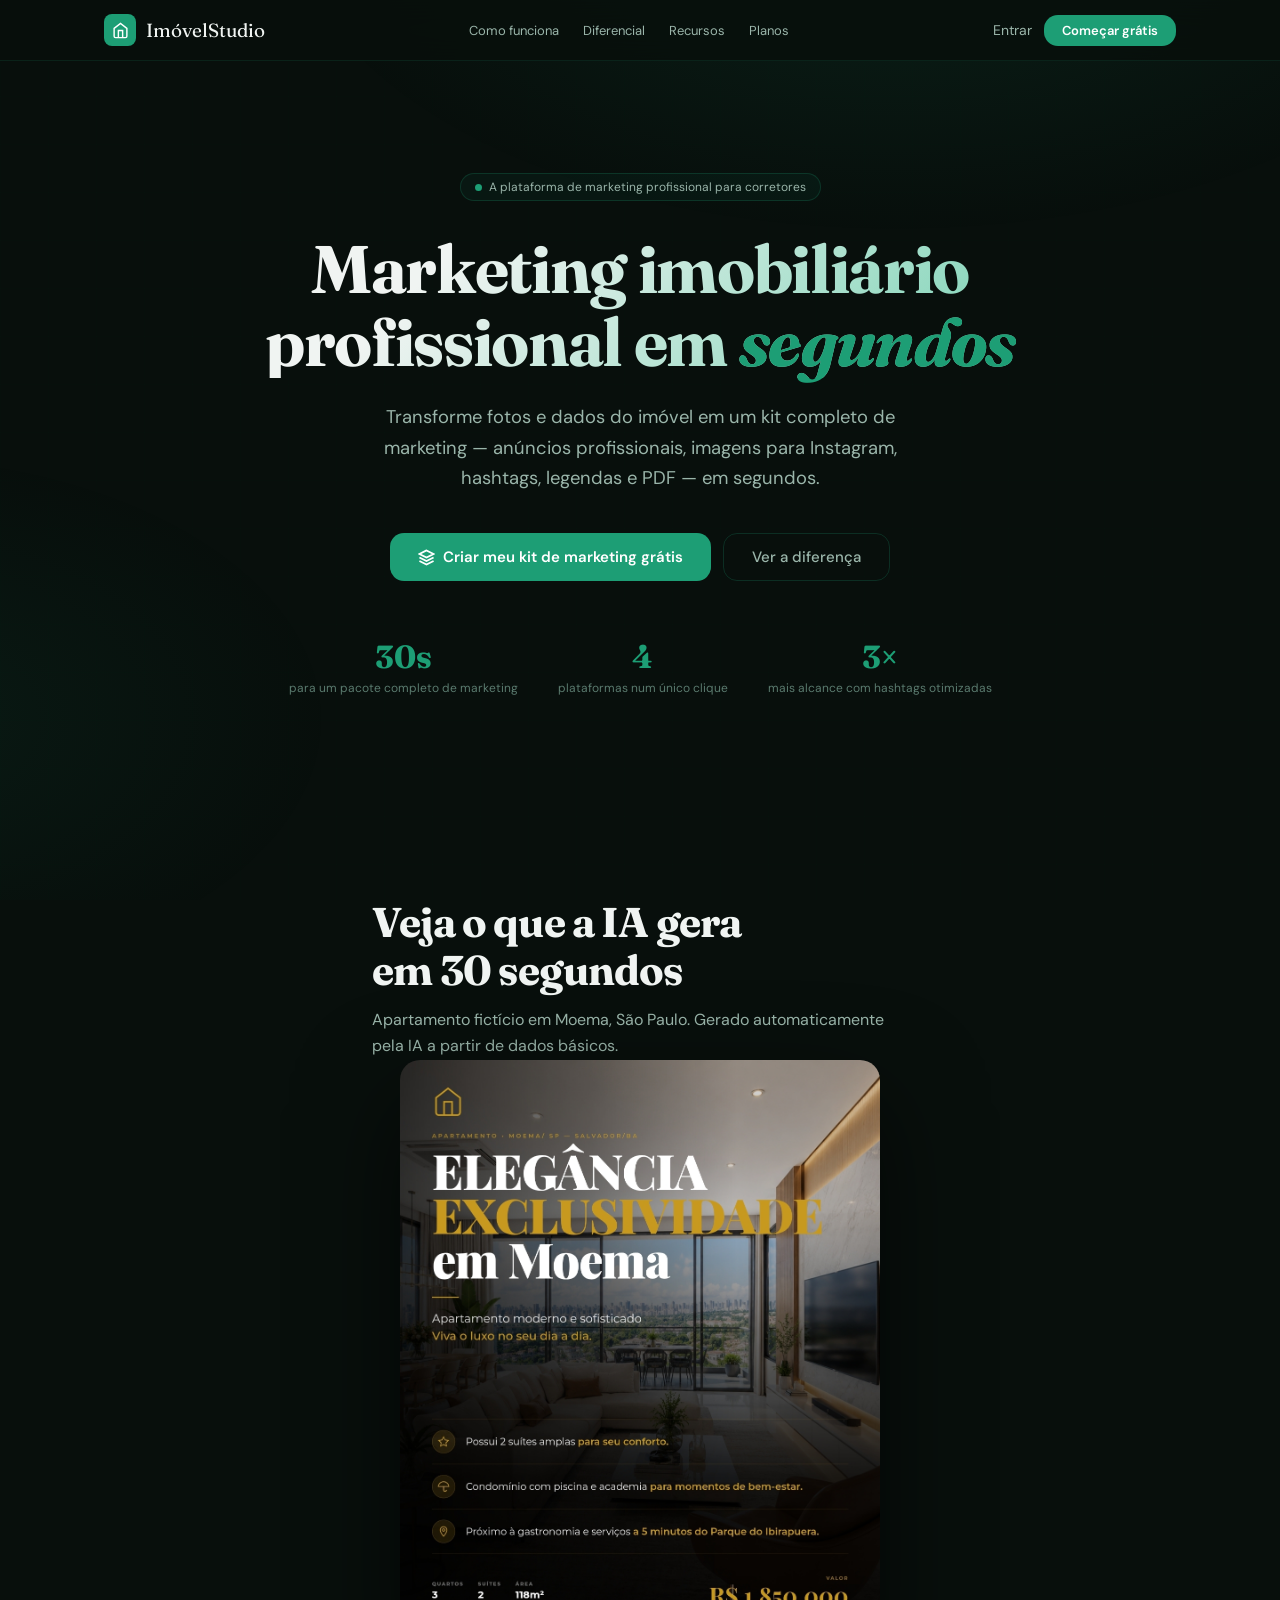
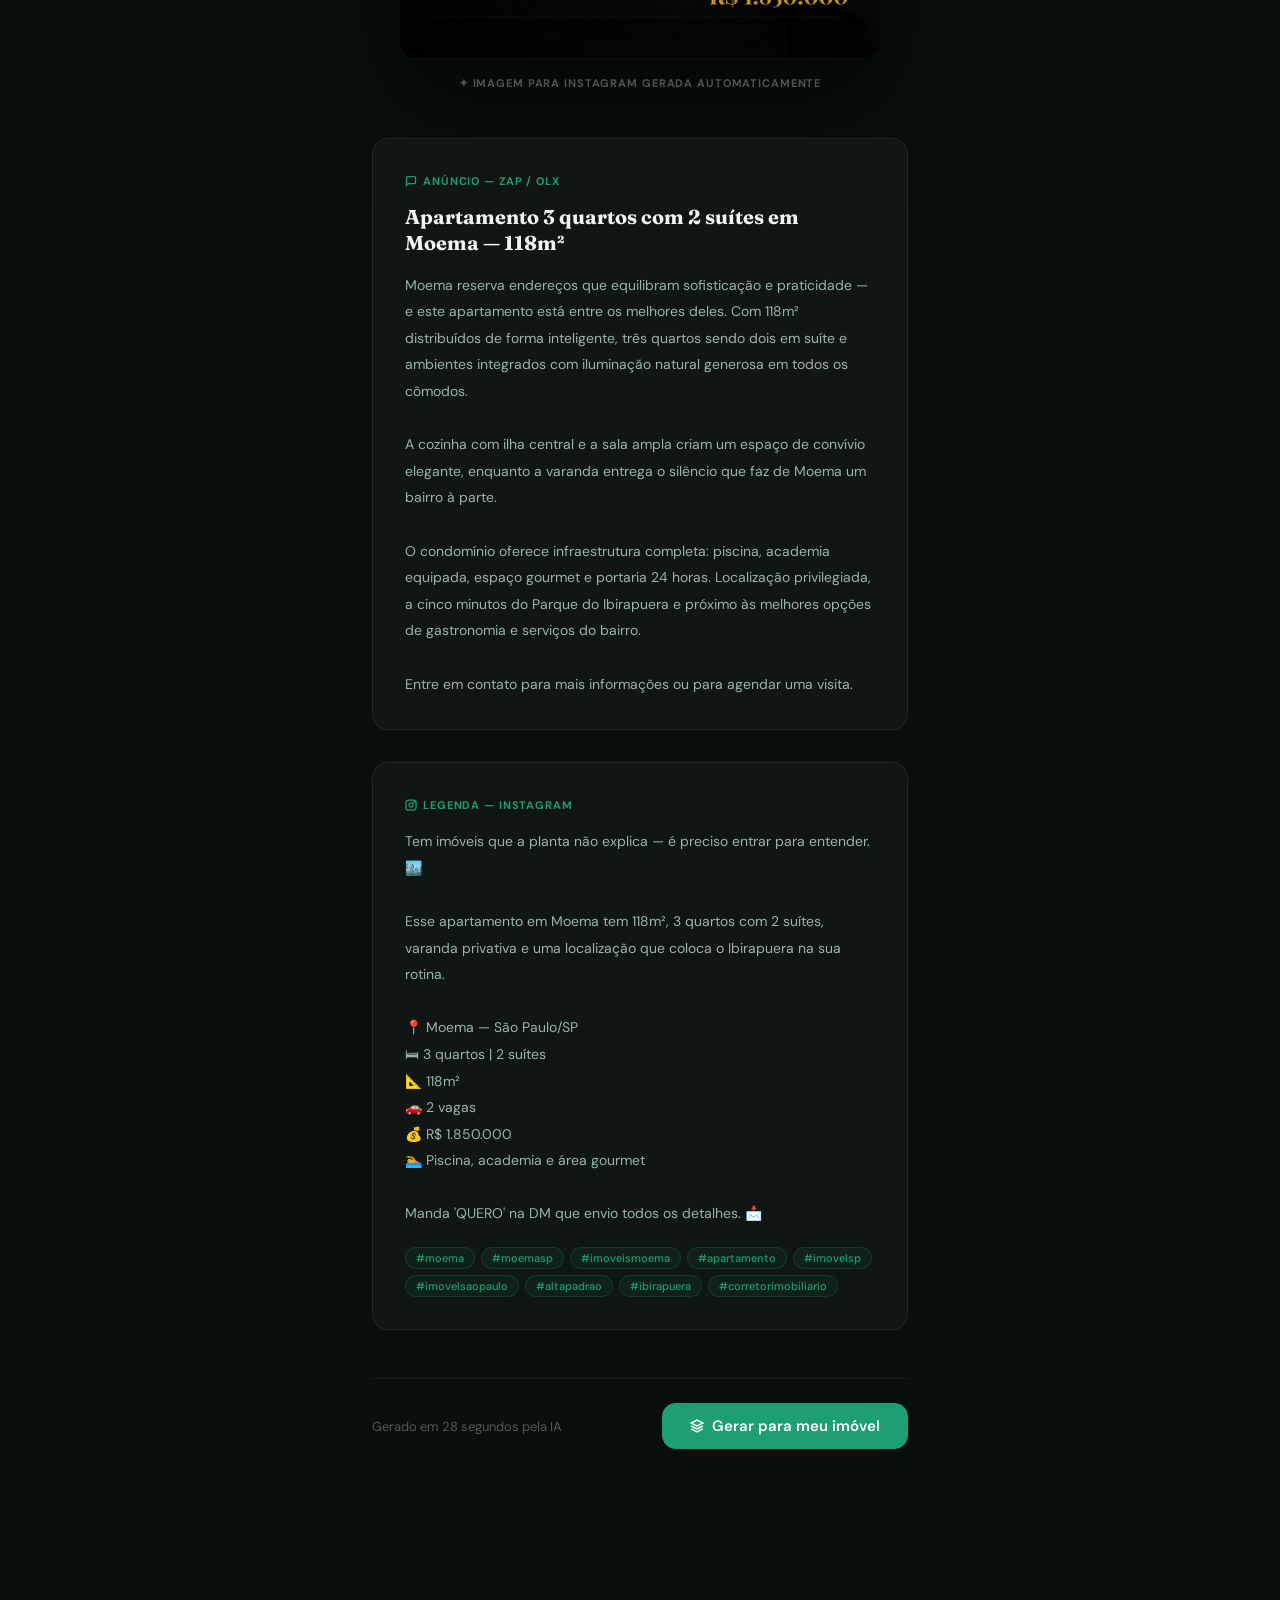
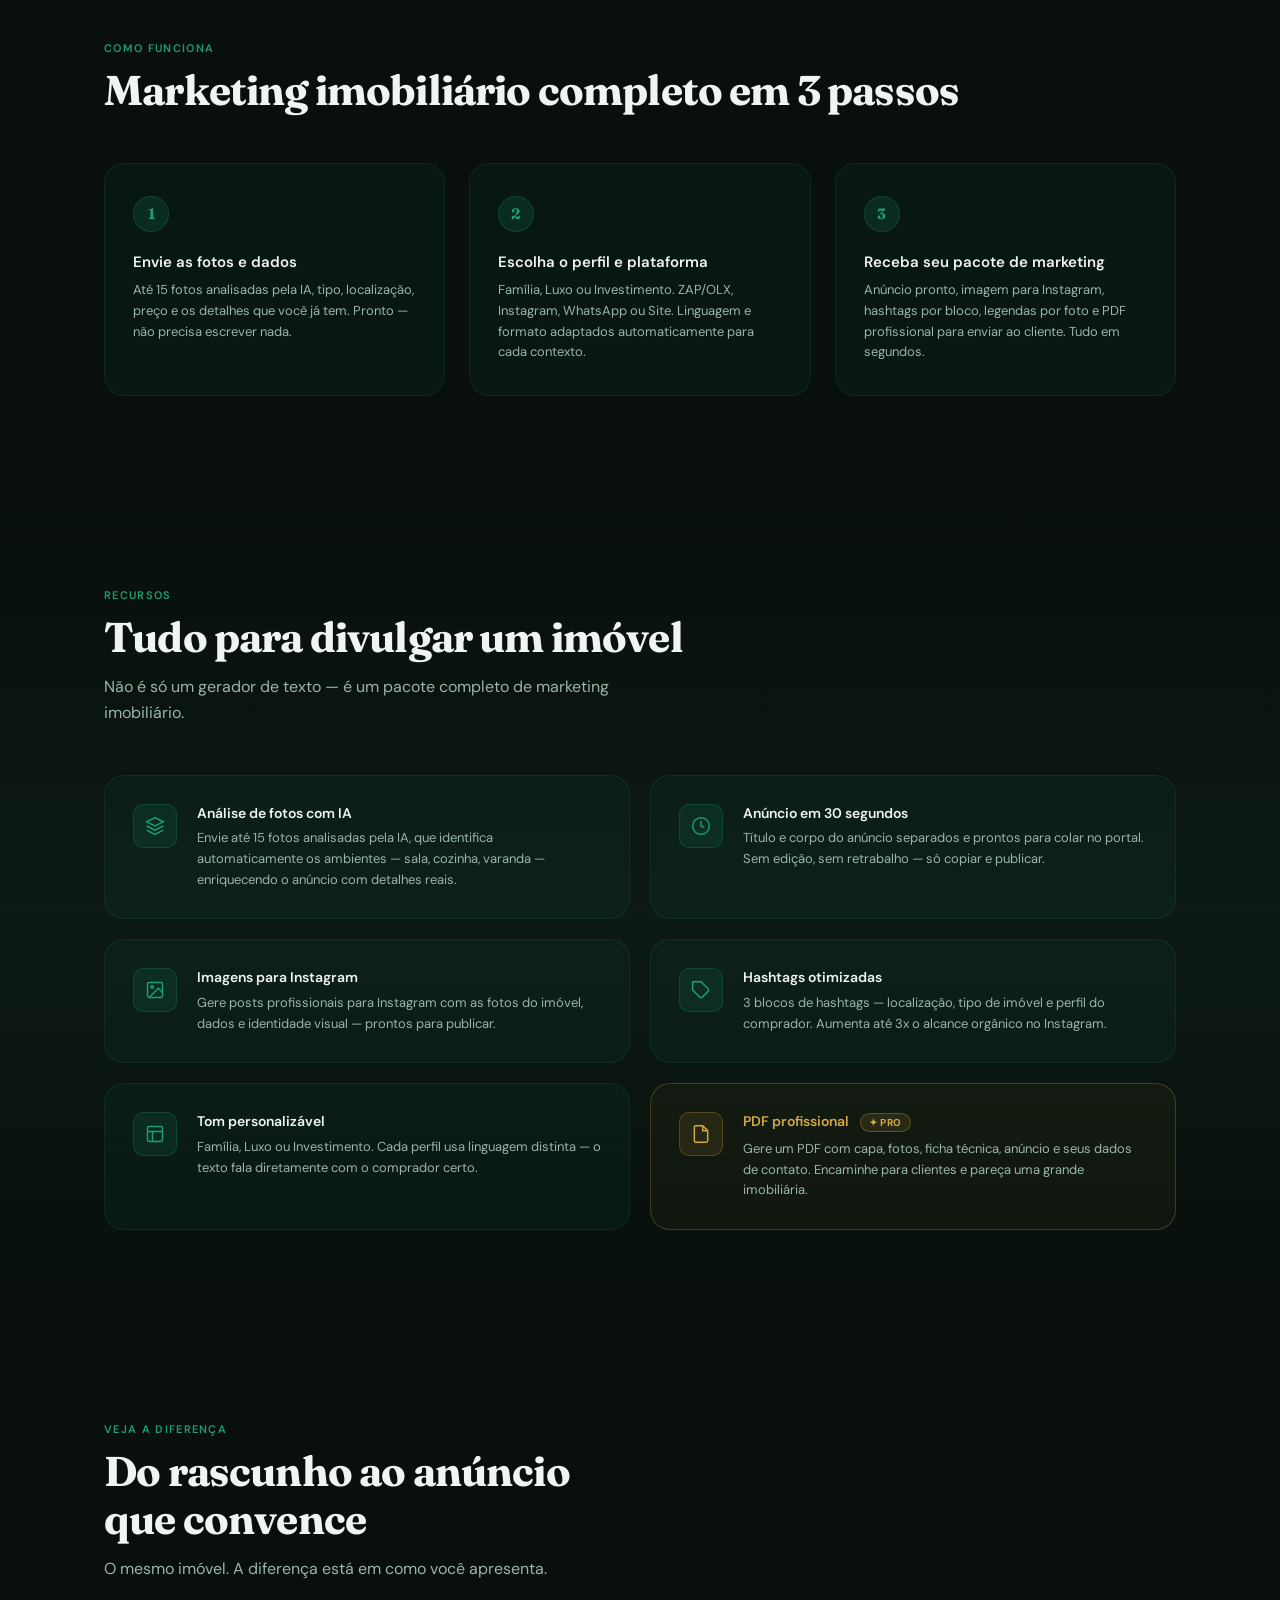
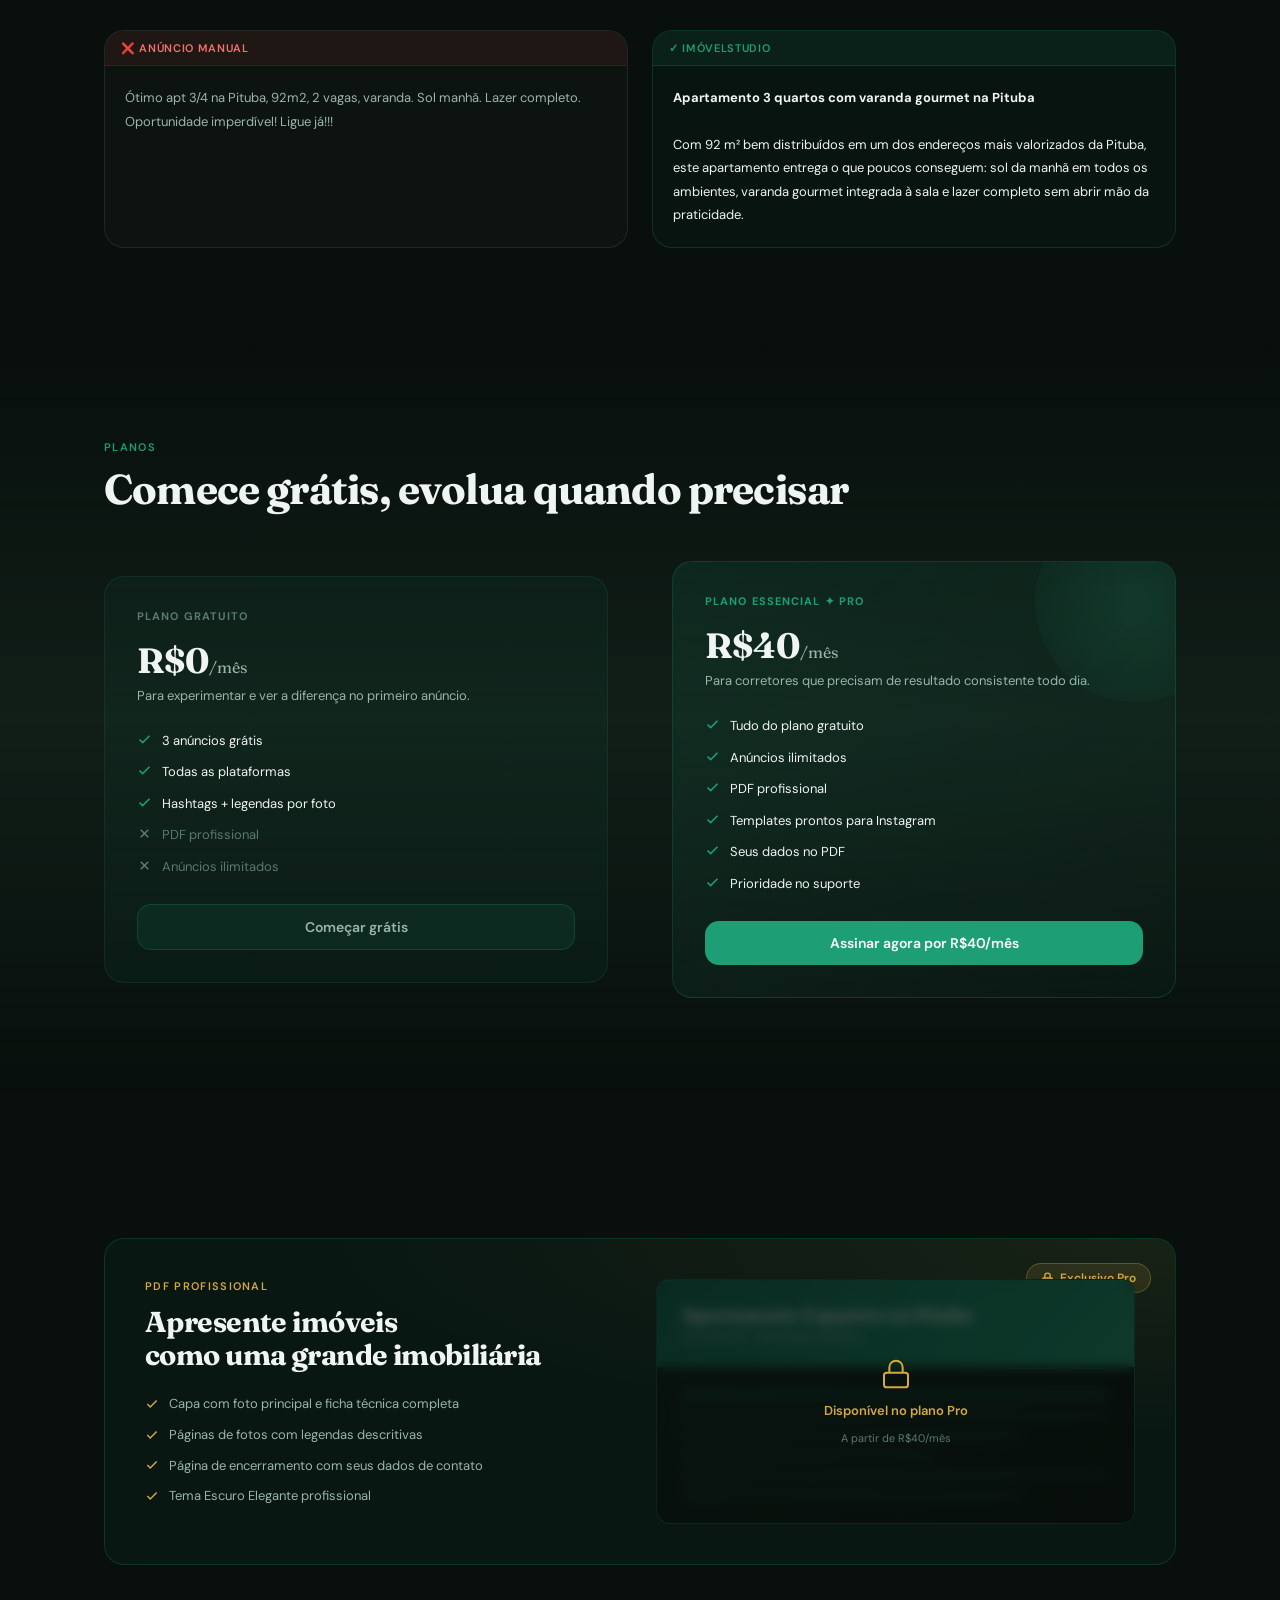
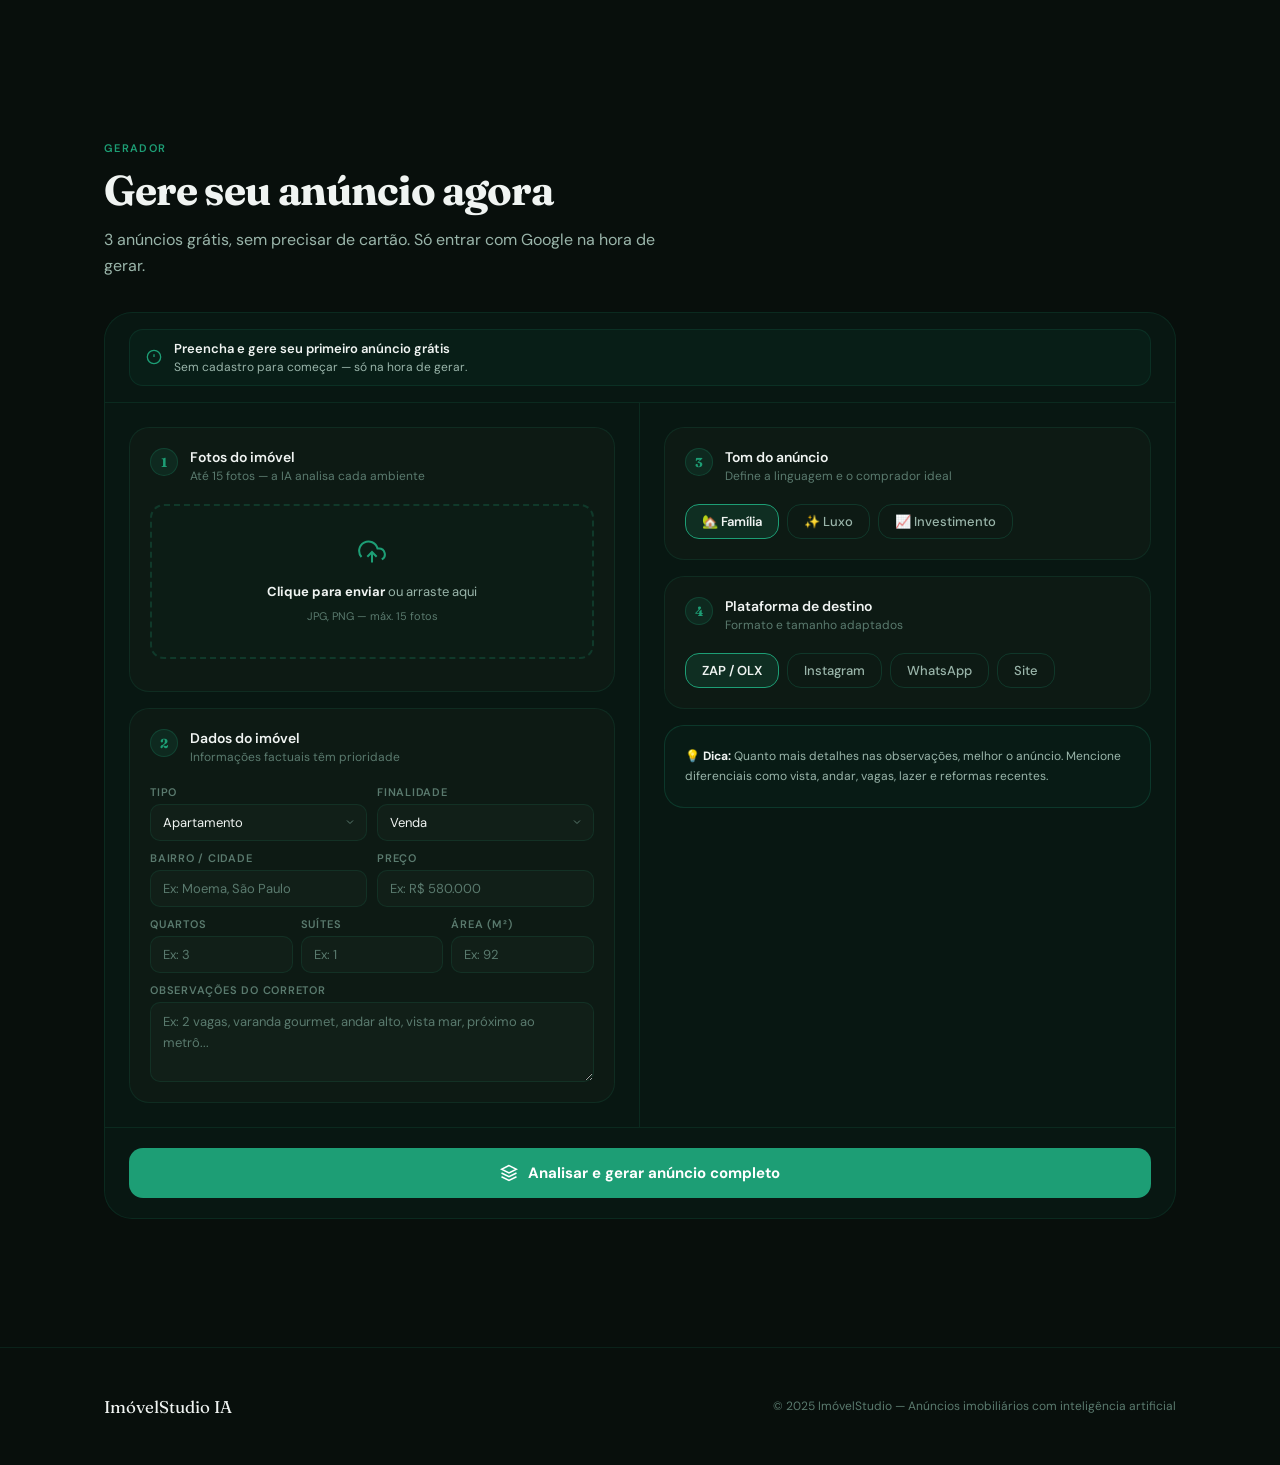
==== commit 05c380ab: "fix: atualiza lista de benefícios do plano Pro Remove menção a 2 temas de PDF (só existe um), adicio" ====
--- a/index.html
+++ b/index.html
@@ -259,7 +259,8 @@
         <ul class="plan-list">
           <li class="plan-item has"><svg viewBox="0 0 24 24" fill="none" stroke-width="2.5"><polyline points="20 6 9 17 4 12"/></svg>Tudo do plano gratuito</li>
           <li class="plan-item has"><svg viewBox="0 0 24 24" fill="none" stroke-width="2.5"><polyline points="20 6 9 17 4 12"/></svg>Anúncios ilimitados</li>
-          <li class="plan-item has"><svg viewBox="0 0 24 24" fill="none" stroke-width="2.5"><polyline points="20 6 9 17 4 12"/></svg>PDF profissional (2 temas)</li>
+          <li class="plan-item has"><svg viewBox="0 0 24 24" fill="none" stroke-width="2.5"><polyline points="20 6 9 17 4 12"/></svg>PDF profissional</li>
+          <li class="plan-item has"><svg viewBox="0 0 24 24" fill="none" stroke-width="2.5"><polyline points="20 6 9 17 4 12"/></svg>Templates prontos para Instagram</li>
           <li class="plan-item has"><svg viewBox="0 0 24 24" fill="none" stroke-width="2.5"><polyline points="20 6 9 17 4 12"/></svg>Seus dados no PDF</li>
           <li class="plan-item has"><svg viewBox="0 0 24 24" fill="none" stroke-width="2.5"><polyline points="20 6 9 17 4 12"/></svg>Prioridade no suporte</li>
         </ul>
@@ -503,9 +504,10 @@
             <div style="margin-bottom:1rem">
               <p style="font-size:11px;font-weight:700;text-transform:uppercase;letter-spacing:0.08em;color:var(--text3);margin-bottom:0.75rem">Escolha o template</p>
               <div style="display:flex;gap:8px;flex-wrap:wrap">
-                <button class="template-btn tog-btn active" data-template="1" onclick="selecionarTemplate(1)">Navy & Dourado</button>
+                <button class="template-btn tog-btn active" data-template="4" onclick="selecionarTemplate(4)">Navy & Dourado</button>
                 <button class="template-btn tog-btn" data-template="2" onclick="selecionarTemplate(2)">Foto & Gradiente</button>
-                <button class="template-btn tog-btn" data-template="4" onclick="selecionarTemplate(4)">Dark Premium</button>
+                <button class="template-btn tog-btn" data-template="5" onclick="selecionarTemplate(5)">Editorial Premium</button>
+                <button class="template-btn tog-btn" data-template="6" onclick="selecionarTemplate(6)">Cristal Petróleo</button>
               </div>
             </div>
 
@@ -529,7 +531,7 @@
               <!-- Botão download -->
               <button id="image-download-btn" class="pdf-gen-btn"
                 style="margin-top:1rem">
-                Abrir template para salvar
+                Baixar PNG
               </button>
 
             </div>
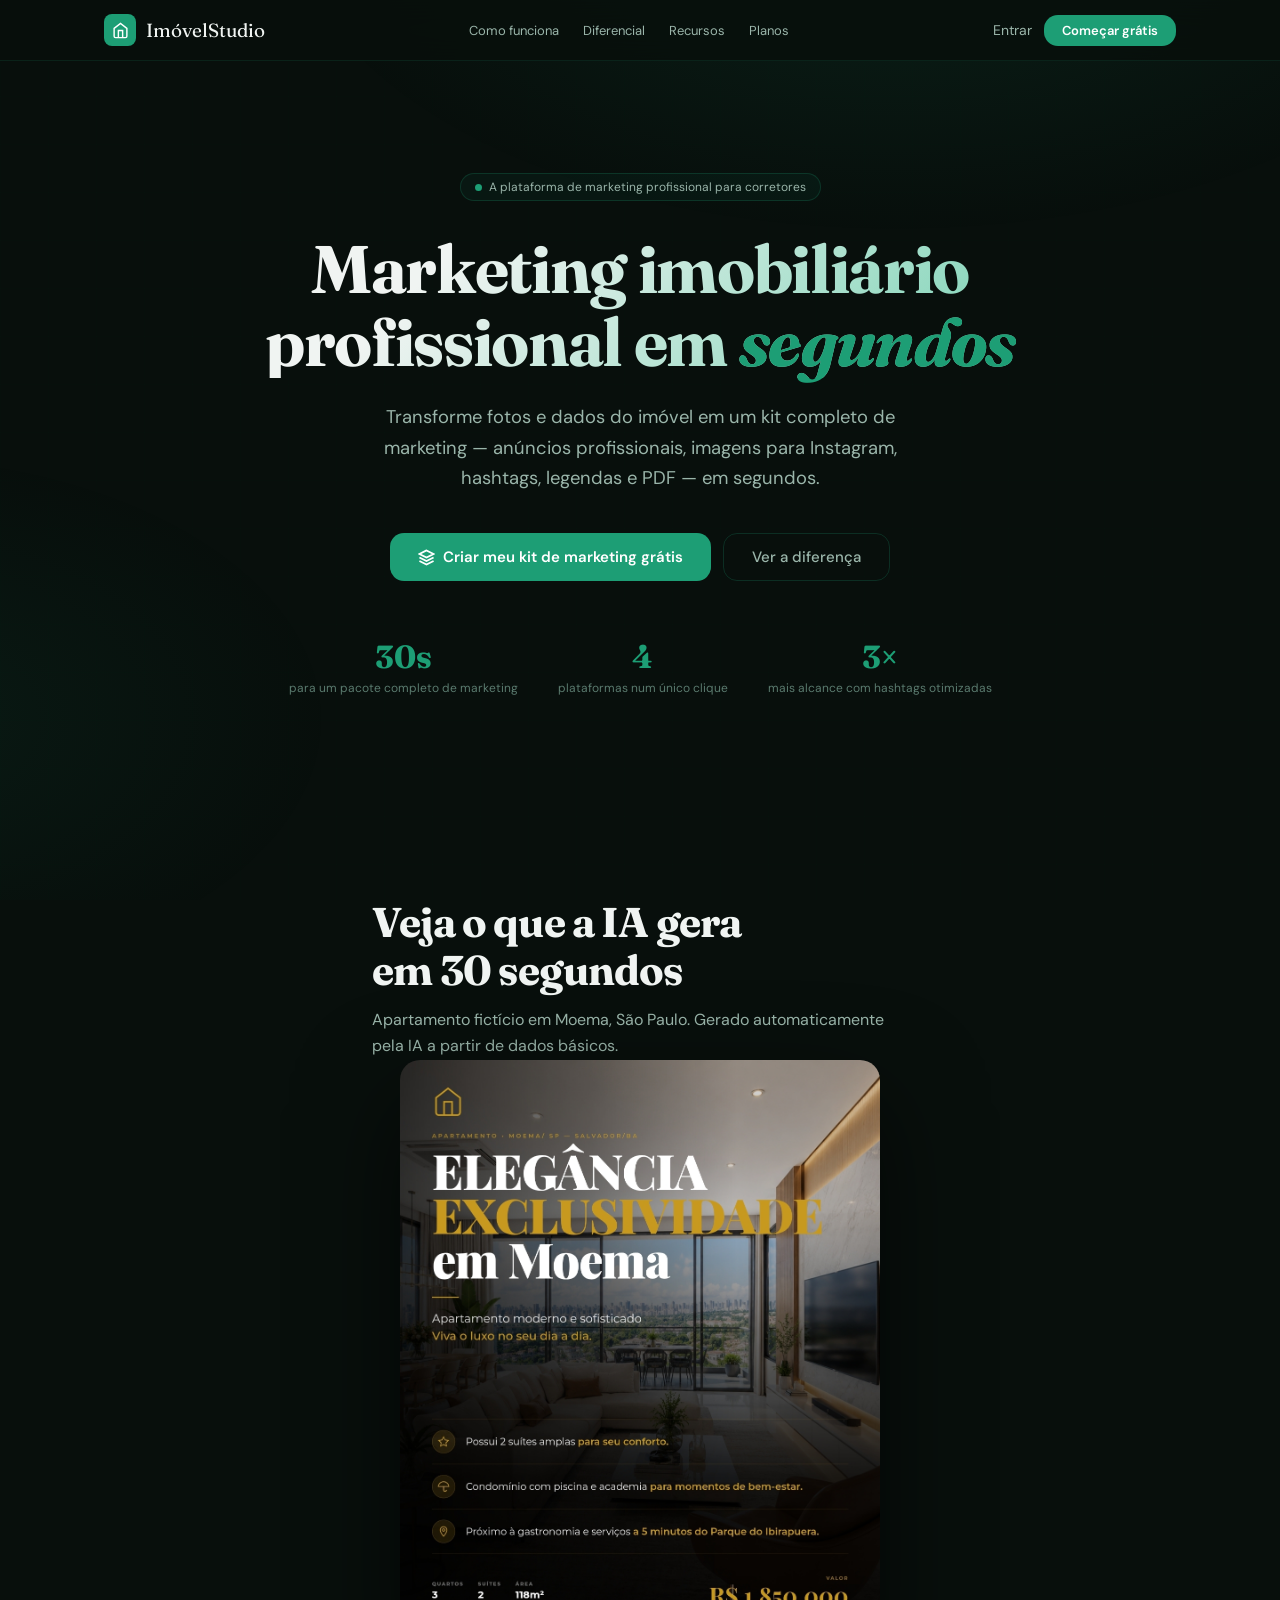
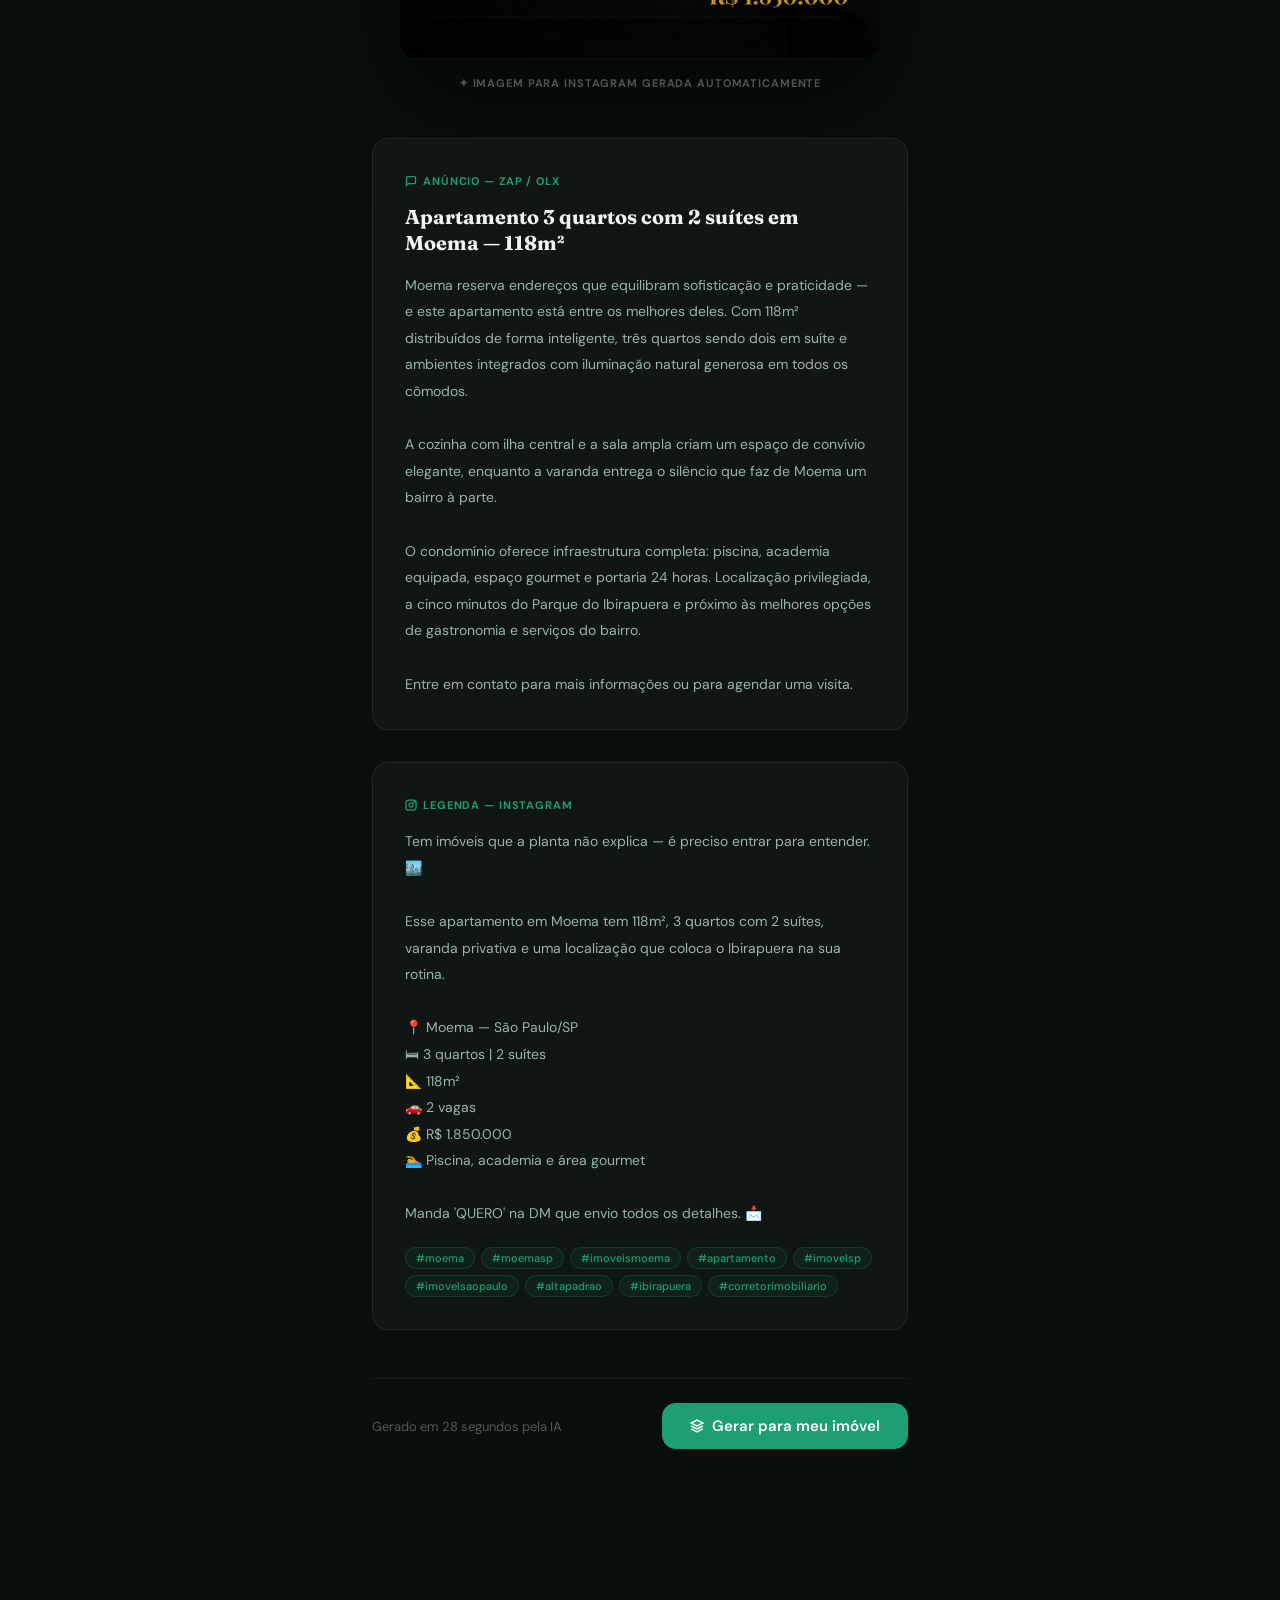
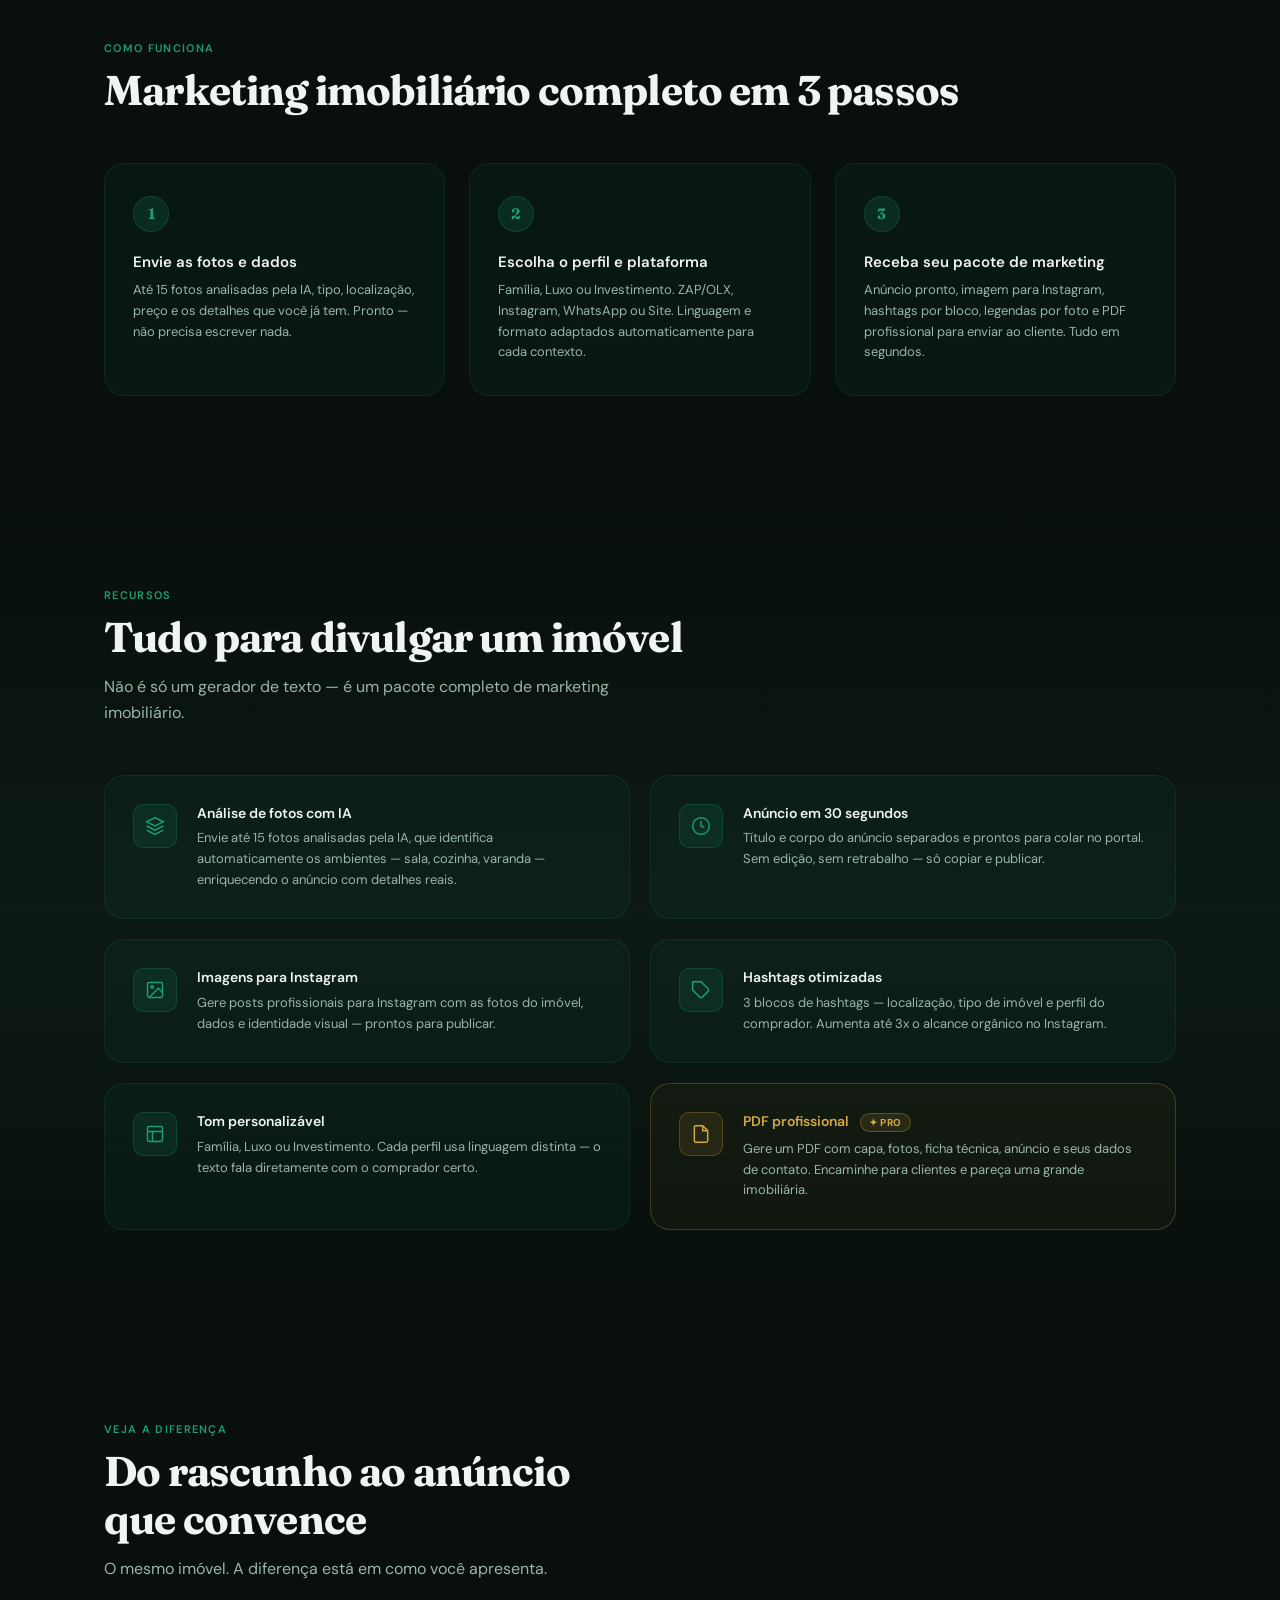
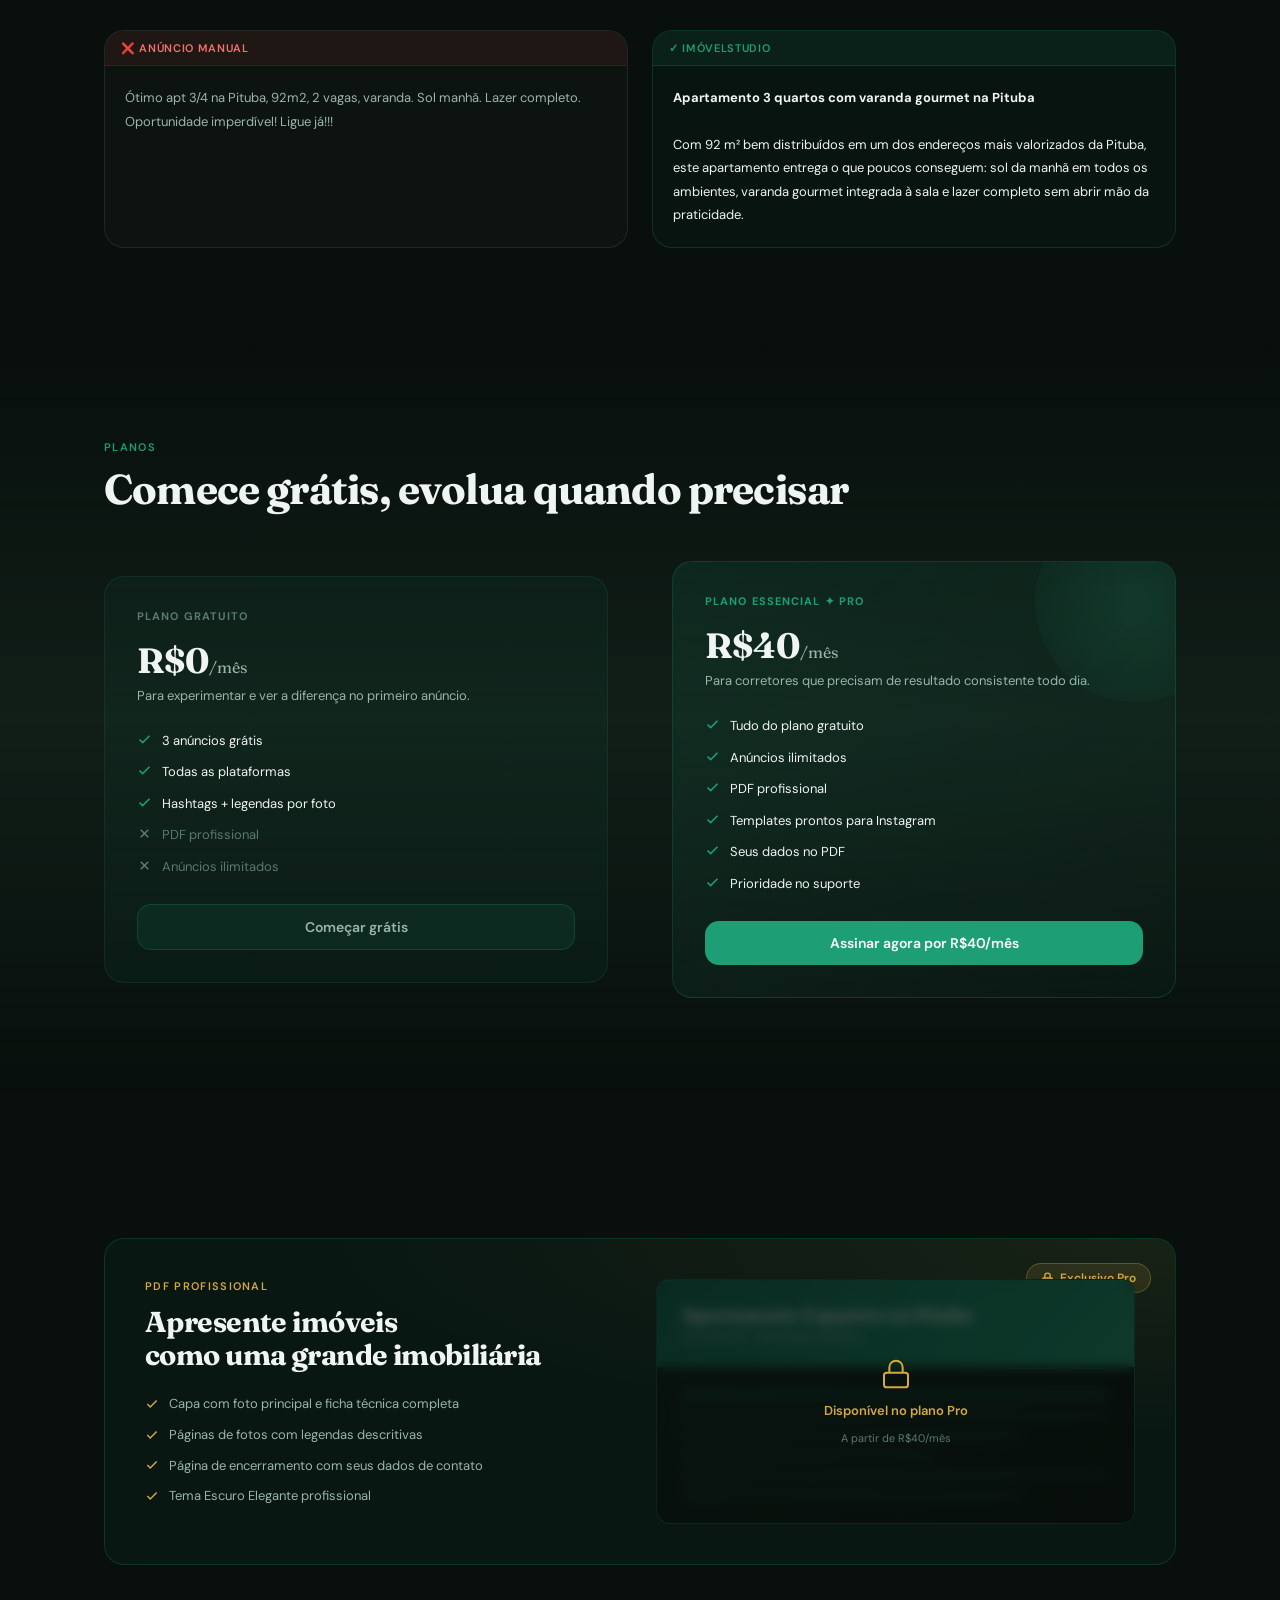
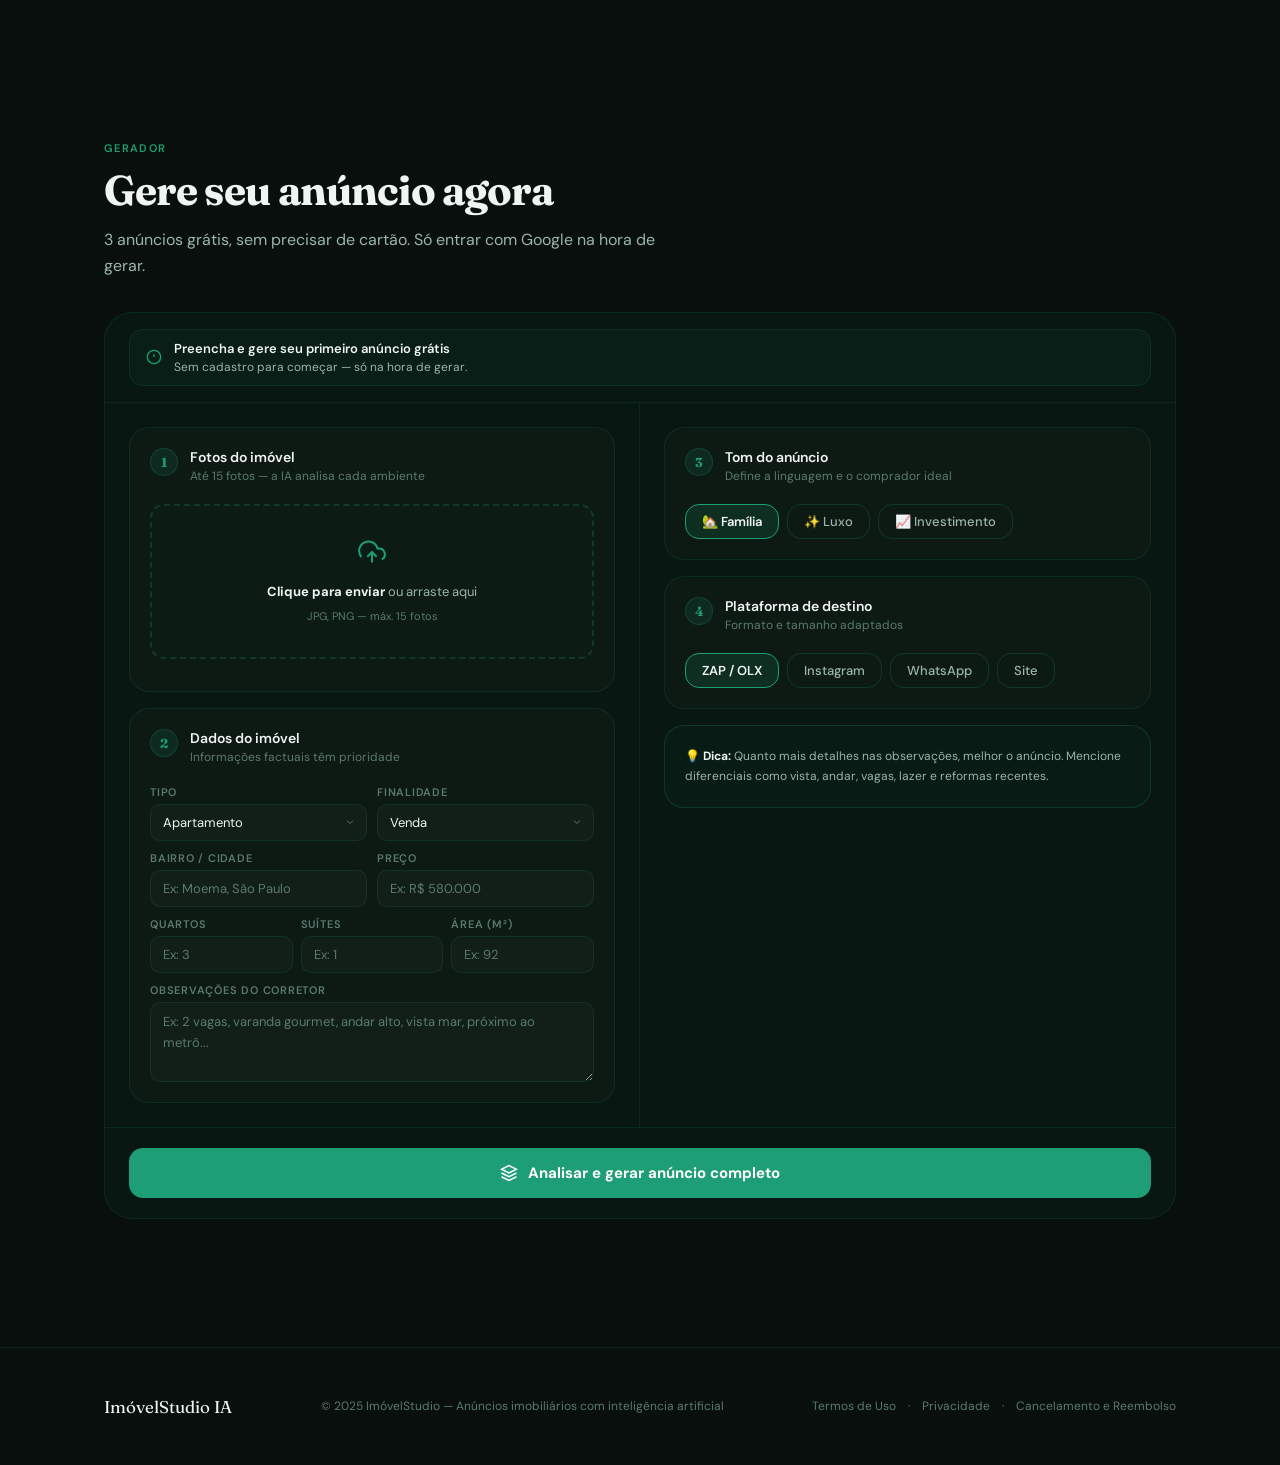
==== commit d6bec079: "feat: adiciona paginas legais (termos, privacidade, cancelamento) e links no footer" ====
--- a/index.html
+++ b/index.html
@@ -546,6 +546,13 @@
   <div class="footer-inner">
     <span class="footer-logo">ImóvelStudio IA</span>
     <span class="footer-copy">© 2025 ImóvelStudio — Anúncios imobiliários com inteligência artificial</span>
+    <div style="display:flex;gap:0.75rem;align-items:center;flex-wrap:wrap;font-size:12px;">
+      <a href="termos-de-uso.html" style="color:var(--text3);text-decoration:none;">Termos de Uso</a>
+      <span style="color:var(--text3)">·</span>
+      <a href="politica-de-privacidade.html" style="color:var(--text3);text-decoration:none;">Privacidade</a>
+      <span style="color:var(--text3)">·</span>
+      <a href="politica-de-cancelamento-e-reembolso.html" style="color:var(--text3);text-decoration:none;">Cancelamento e Reembolso</a>
+    </div>
   </div>
 </footer>
 
